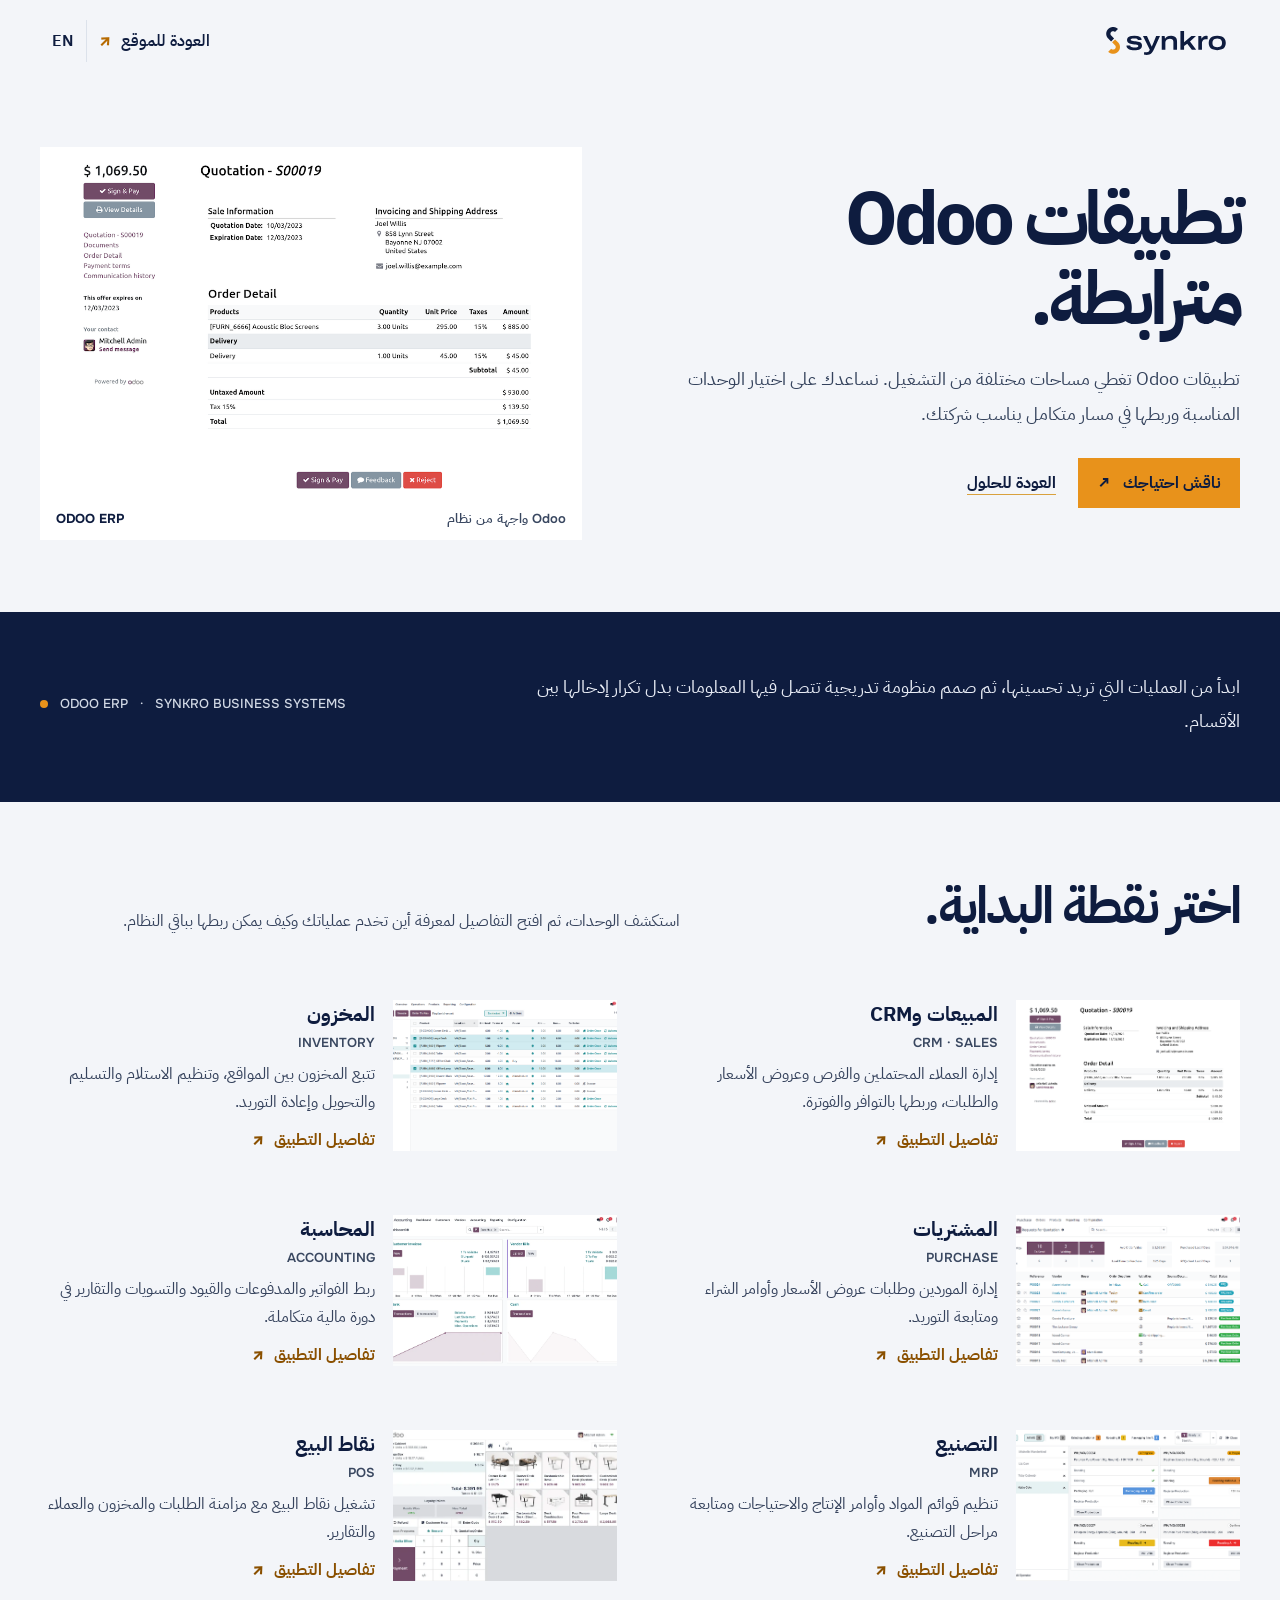
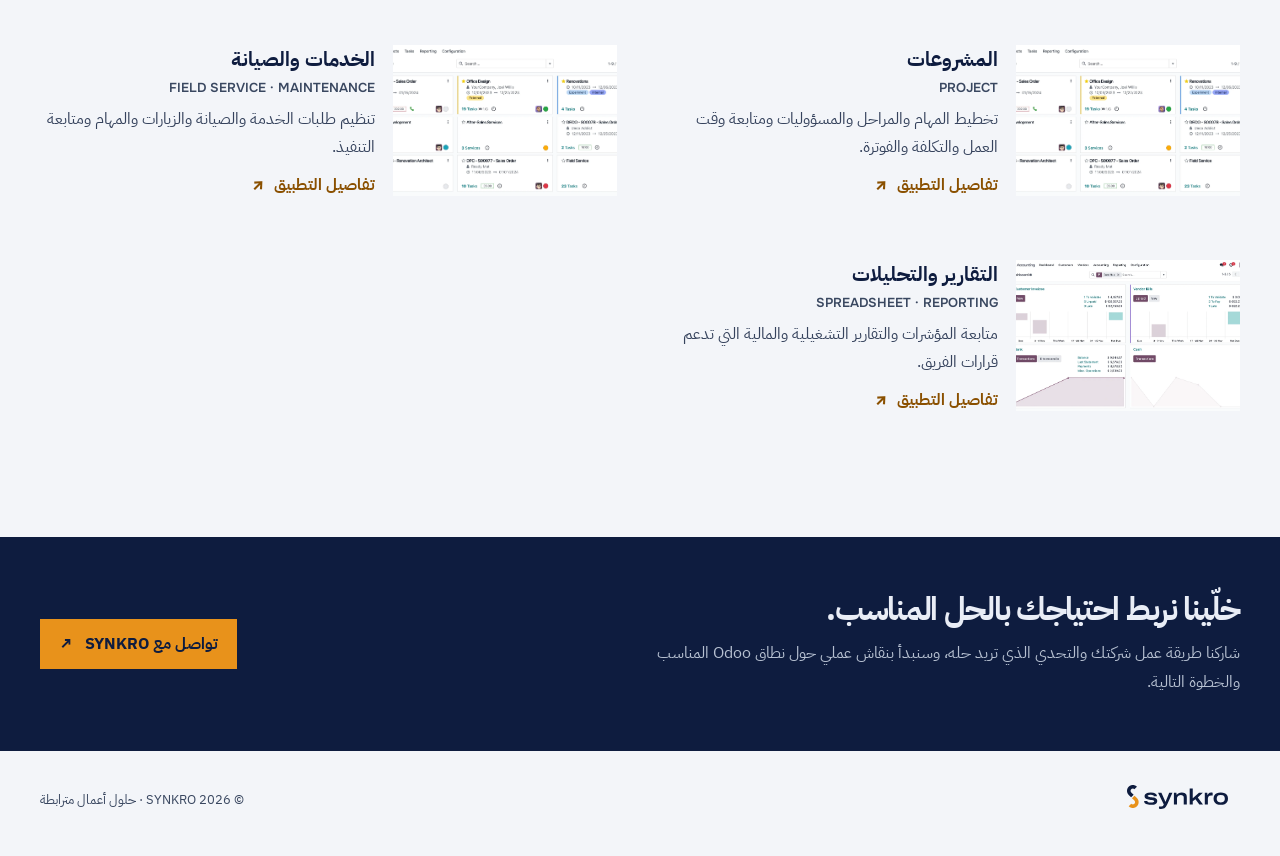
==== details.html @ ab73ffe0 "SYNKRO website v3 - initial deploy" ====
<!DOCTYPE html>
<html lang="ar" dir="rtl">
<head>
  <meta charset="UTF-8" />
  <meta name="viewport" content="width=device-width, initial-scale=1.0" />
  <meta name="theme-color" content="#F3F5F9" />
  <meta name="description" content="تفاصيل خدمات SYNKRO في تنفيذ Odoo ERP وتطبيقاته، من تحليل الإجراءات إلى التشغيل والدعم." />
  <link rel="icon" type="image/png" href="favicon-32.png" />
  <link rel="preconnect" href="https://fonts.googleapis.com" />
  <link rel="preconnect" href="https://fonts.gstatic.com" crossorigin />
  <link href="https://fonts.googleapis.com/css2?family=IBM+Plex+Sans+Arabic:wght@400;500;600;700&family=Onest:wght@400;500;600;700;800&display=swap" rel="stylesheet" />
  <title>خدمات وحلول Odoo | SYNKRO</title>
  <style>
    :root{--mist:#f3f5f9;--navy:#0e1c3f;--on-navy:#e9edf6;--saffron:#e8921b;--slate:#5b6478;--line:#dce2eb;--max:1200px;--ease:cubic-bezier(.2,.7,.2,1)}
    *{box-sizing:border-box}
    html{scroll-behavior:smooth}
    body{margin:0;background:var(--mist);color:var(--navy);font-family:"IBM Plex Sans Arabic","Onest",sans-serif;font-size:16px}
    a{color:inherit;text-decoration:none}
    button{font:inherit}
    .container{width:min(var(--max),calc(100% - 48px));margin-inline:auto}
    .site-header{height:82px;display:flex;align-items:center;justify-content:space-between;gap:20px}
    .brand{display:inline-flex;align-items:center}.brand img{width:148px;height:auto;display:block}
    .header-actions{display:flex;align-items:center;gap:12px}
    .back-link,.lang-button{border:0;background:transparent;color:var(--navy);font-size:16px;font-weight:600;cursor:pointer}
    .back-link{display:inline-flex;align-items:center;gap:9px}.back-link b{font:700 17px "Onest",sans-serif;color:#b66a00}
    .lang-button{padding:9px 12px;border-inline-start:1px solid var(--line)}
    .detail-hero{position:relative;isolation:isolate;overflow:hidden;padding:65px 0 0;background:var(--mist)}
    .hero-top{display:grid;grid-template-columns:minmax(0,1fr) minmax(360px,.9fr);align-items:center;gap:55px;padding-bottom:72px}
    h1{max-width:15ch;margin:0 0 22px;font-size:clamp(46px,5.8vw,78px);line-height:1.08;letter-spacing:-.055em;font-weight:800}
    .hero-lead{max-width:55ch;margin:0;color:#34425c;font-size:18px;line-height:1.95}
    .hero-actions{display:flex;align-items:center;gap:22px;flex-wrap:wrap;margin-top:27px}
    .button-primary{display:inline-flex;align-items:center;justify-content:center;gap:12px;min-height:50px;padding:0 19px;background:var(--saffron);color:var(--navy);font-size:16px;font-weight:700;transition:transform .25s var(--ease),background .25s}
    .button-primary:hover{transform:translateY(-3px);background:#f0a32c}
    .text-link{color:var(--navy);font-size:16px;font-weight:700;text-decoration:underline;text-decoration-color:#d9a13e;text-underline-offset:6px}
    .hero-media{position:relative;margin:0;min-width:0;background:#fff;overflow:hidden;transform:rotate(-1.2deg);transition:transform .5s var(--ease);animation:rise-in .8s .12s both var(--ease)}
    .hero-media:hover{transform:rotate(0) translateY(-5px)}
    .hero-media:before{content:"";position:absolute;inset:10px;border:1px solid #fff8;z-index:1;pointer-events:none}
    .hero-media img{display:block;width:100%;aspect-ratio:1.55;object-fit:cover;background:#e7ebf2;animation:preview-drift 11s ease-in-out infinite alternate}
    .media-caption{display:flex;align-items:center;justify-content:space-between;gap:12px;padding:12px 16px;background:#fff;color:#394760;font:600 13px "Onest","IBM Plex Sans Arabic",sans-serif;direction:ltr}
    .media-caption strong{color:var(--navy);font-size:13px;font-weight:700;letter-spacing:0}
    .hero-bottom{position:relative;display:grid;grid-template-columns:1fr auto;align-items:center;gap:32px;min-height:190px;padding:32px 0 38px;color:var(--on-navy)}
    .hero-bottom:before{content:"";position:absolute;z-index:0;top:0;bottom:0;left:calc((100vw - 100%)/-2);right:calc((100vw - 100%)/-2);background:var(--navy)}
    .hero-summary{position:relative;z-index:1;max-width:65ch;margin:0;font-size:18px;line-height:1.9}
    .hero-facts{position:relative;z-index:1;display:flex;align-items:center;gap:12px;color:#d2d9e5;font:500 13px "Onest","IBM Plex Sans Arabic",sans-serif;direction:ltr;white-space:nowrap}
    .fact-dot{width:8px;height:8px;background:var(--saffron);border-radius:50%}
    .content-section{padding:88px 0 100px}
    .section-heading{display:grid;grid-template-columns:.9fr 1.1fr;align-items:end;gap:36px;margin-bottom:38px}
    h2{margin:0;font-size:clamp(32px,4vw,52px);line-height:1.18;letter-spacing:-.04em}
    .section-heading p{max-width:58ch;margin:0;color:#36435d;font-size:16px;line-height:1.9}
    .detail-grid{display:grid;grid-template-columns:repeat(3,minmax(0,1fr));gap:14px}
    .detail-card{min-height:290px;padding:27px;background:#fff;display:flex;flex-direction:column;align-items:flex-start}
    .detail-card:before{content:"";display:block;width:34px;height:3px;margin-bottom:27px;background:var(--saffron)}
    .detail-card h3{margin:0 0 12px;font-size:20px;line-height:1.4}
    .detail-card p{margin:0 0 16px;color:#36435d;font-size:16px;line-height:1.85}
    .detail-card ul{display:grid;gap:10px;list-style:none;margin:auto 0 0;padding:0}
    .detail-card li{display:flex;align-items:flex-start;gap:10px;color:#26344e;font-size:16px;line-height:1.7}
    .detail-card li:before{content:"↗";flex:0 0 auto;color:#ad680a;font:700 14px "Onest",sans-serif}
    .apps-grid{display:grid;grid-template-columns:repeat(2,minmax(0,1fr));column-gap:46px;row-gap:12px;background:transparent}
    .app-card{min-height:180px;padding:20px 0;background:transparent;display:grid;grid-template-columns:minmax(130px,.8fr) minmax(0,1.2fr);align-items:center;gap:18px;transition:color .25s;animation:rise-in .65s both var(--ease)}
    .app-card:hover{color:#9b5d08}
    .app-preview{display:block;width:100%;aspect-ratio:1.48;object-fit:cover;object-position:top;background:#e7ebf2;transition:transform .45s var(--ease)}
    .app-card:hover .app-preview{transform:scale(1.025)}
    .app-copy{display:flex;flex-direction:column;align-items:flex-start;min-height:100%;padding-block:5px}
    .app-top{display:flex;flex-direction:column;align-items:flex-start;gap:5px;margin-bottom:9px}
    .app-card h3{margin:0;font-size:20px}.app-card small{color:#394760;font:600 13px "Onest","IBM Plex Sans Arabic",sans-serif;letter-spacing:0;direction:ltr}
    .app-card p{margin:0 0 12px;color:#36435d;font-size:16px;line-height:1.75}
    .app-more{display:inline-flex;gap:9px;align-items:center;margin-top:auto;color:#8a5000;font-size:16px;font-weight:700}
    .app-more b{font:700 17px "Onest",sans-serif;transition:transform .2s}.app-card:hover .app-more b{transform:translate(3px,-3px)}
    .related-section{margin-top:82px}.related-section .section-heading{margin-bottom:26px}.views-grid{display:grid;grid-template-columns:repeat(3,minmax(0,1fr));gap:16px}.view-card{margin:0;background:#fff;overflow:hidden;animation:rise-in .7s both var(--ease)}.view-card:nth-child(2){animation-delay:.1s}.view-card:nth-child(3){animation-delay:.2s}.view-card img{display:block;width:100%;aspect-ratio:1.55;object-fit:cover;object-position:top;transition:transform .6s var(--ease)}.view-card:hover img{transform:scale(1.035)}.view-card figcaption{padding:13px 15px;color:#26344e;font-size:15px;font-weight:600}
    .closing{background:var(--navy);color:var(--on-navy);padding:54px 0}
    .closing-inner{display:flex;align-items:center;justify-content:space-between;gap:32px}
    .closing h2{font-size:clamp(28px,2.5vw,34px);margin-bottom:10px}.closing p{max-width:60ch;margin:0;color:#b6c0d1;font-size:16px;line-height:1.8}
    .site-footer{padding:22px 0 30px;color:#394760;font-size:13px}
    .footer-inner{display:flex;justify-content:space-between;align-items:center;gap:20px}
    .footer-inner img{width:125px}
    .hero-copy{animation:rise-in .7s both var(--ease)}
    .detail-card{animation:rise-in .65s both var(--ease);transition:transform .35s var(--ease)}
    .detail-card:hover{transform:translateY(-4px)}
    .detail-card:nth-child(2),.app-card:nth-child(2){animation-delay:.08s}.detail-card:nth-child(3),.app-card:nth-child(3){animation-delay:.16s}.app-card:nth-child(4){animation-delay:.08s}.app-card:nth-child(5){animation-delay:.16s}.app-card:nth-child(6){animation-delay:.24s}
    @keyframes rise-in{from{opacity:0;transform:translateY(15px)}to{opacity:1;transform:translateY(0)}}
    @keyframes preview-drift{from{transform:scale(1)}to{transform:scale(1.035)}}
    body.is-app-index .detail-grid,body.is-app-index .related-section{display:none}
    body.is-app-index .content-section{padding-top:74px}
    @media(max-width:850px){.hero-top{grid-template-columns:1fr 1fr;gap:30px}.hero-lead{font-size:16px}.hero-bottom{grid-template-columns:1fr}.hero-facts{white-space:normal}.detail-card{padding:22px}.section-heading{grid-template-columns:1fr;gap:13px}.apps-grid{grid-template-columns:1fr;column-gap:0}.views-grid{grid-template-columns:1fr 1fr}.view-card:last-child{grid-column:1/-1}}
    @media(max-width:620px){.container{width:min(var(--max),calc(100% - 32px))}.site-header{height:72px}.brand img{width:122px}.back-link{font-size:13px}.header-actions{gap:6px}.lang-button{font-size:13px;padding:8px}.detail-hero{padding-top:38px}.hero-top{grid-template-columns:1fr;gap:29px;padding-bottom:46px}.hero-copy{order:0}.hero-media{order:1;width:92%;margin-inline:auto}.hero-top h1{font-size:clamp(42px,11vw,60px);max-width:13ch;margin-bottom:14px}.hero-lead{font-size:16px;line-height:1.85}.hero-actions{gap:17px;margin-top:19px}.hero-bottom{min-height:unset;padding:24px 16px 29px;gap:18px}.hero-summary{font-size:16px}.hero-facts{font-size:13px;flex-wrap:wrap}.content-section{padding:62px 0 70px}.section-heading{margin-bottom:25px}h2{font-size:34px}.detail-grid{grid-template-columns:1fr;gap:8px}.detail-card{min-height:unset;padding:23px}.detail-card:before{margin-bottom:17px}.detail-card ul{margin-top:8px}.apps-grid{grid-template-columns:1fr;row-gap:8px}.app-card{min-height:unset;padding:15px 0;grid-template-columns:minmax(95px,.7fr) minmax(0,1.3fr);gap:14px}.app-card h3{font-size:18px}.app-card p{font-size:16px}.app-preview{aspect-ratio:1.15}.related-section{margin-top:60px}.views-grid{grid-template-columns:1fr;gap:12px}.view-card:last-child{grid-column:auto}.view-card img{aspect-ratio:1.55}.closing{padding:39px 0}.closing-inner{align-items:flex-start;flex-direction:column;gap:22px}.footer-inner{flex-direction:column;align-items:flex-start}.footer-inner img{width:115px}}
    @media(prefers-reduced-motion:reduce){*,*:before,*:after{scroll-behavior:auto!important;transition-duration:.01ms!important;animation-duration:.01ms!important}}
  </style>
</head>
<body>
  <header class="container site-header">
    <a class="brand" href="index.html#home" aria-label="SYNKRO"><img src="synkro-logo-primary.svg" alt="SYNKRO Business Systems" /></a>
    <div class="header-actions">
      <a class="back-link" href="index.html#home"><span id="backLabel">العودة للموقع</span><b aria-hidden="true">↗</b></a>
      <button class="lang-button" id="langToggle" type="button" aria-label="Switch language">EN</button>
    </div>
  </header>
  <main>
    <section class="detail-hero">
      <div class="container">
        <div class="hero-top">
          <div class="hero-copy">
            <h1 id="pageTitle"></h1>
            <p class="hero-lead" id="pageLead"></p>
            <div class="hero-actions">
              <a class="button-primary" href="index.html#contact"><span id="contactLabel">ناقش احتياجك</span><b aria-hidden="true">↗</b></a>
              <a class="text-link" href="index.html#modules" id="backToSolutions">العودة للحلول</a>
            </div>
          </div>
          <figure class="hero-media">
            <img id="heroImage" src="odoo-views/sales.webp" alt="واجهة من تطبيقات Odoo" />
            <figcaption class="media-caption"><strong>ODOO ERP</strong><span id="mediaCaption">واجهة من نظام Odoo</span></figcaption>
          </figure>
        </div>
        <div class="hero-bottom">
          <p class="hero-summary" id="heroSummary"></p>
          <div class="hero-facts"><span class="fact-dot"></span><span>ODOO ERP</span><span>·</span><span>SYNKRO BUSINESS SYSTEMS</span></div>
        </div>
      </div>
    </section>
    <section class="container content-section">
      <div class="section-heading">
        <div><h2 id="sectionTitle"></h2></div>
        <p id="sectionIntro"></p>
      </div>
      <div class="detail-grid" id="detailGrid"></div>
      <div class="related-section" id="relatedSection">
        <div class="section-heading"><div><h2 id="relatedTitle"></h2></div><p id="relatedCopy"></p></div>
        <div class="views-grid" id="relatedViews"></div>
      </div>
      <div class="apps-grid" id="appsGrid"></div>
    </section>
    <section class="closing">
      <div class="container closing-inner">
        <div><h2 id="closingTitle"></h2><p id="closingCopy"></p></div>
        <a class="button-primary" href="index.html#contact"><span id="closingCta">تواصل مع SYNKRO</span><b aria-hidden="true">↗</b></a>
      </div>
    </section>
  </main>
  <footer class="container site-footer"><div class="footer-inner"><a href="index.html#home"><img src="synkro-logo-primary.svg" alt="SYNKRO" /></a><span>© 2026 SYNKRO · <span id="footerLine">حلول أعمال مترابطة</span></span></div></footer>
  <script>
    const serviceData = {
      implementation:{
        title:{ar:"تنفيذ Odoo يبدأ من طريقة عملك",en:"Odoo implementation built around your business"},
        eyebrow:{ar:"خدمات SYNKRO / تنفيذ ERP",en:"SYNKRO SERVICES / ERP IMPLEMENTATION"},
        lead:{ar:"نرتّب رحلة التحول إلى Odoo خطوة بخطوة: نفهم إجراءاتك الحالية، ونصمم تدفقًا واضحًا، ثم نهيئ النظام وندرب الفريق قبل الإطلاق.",en:"A structured Odoo journey: understand current operations, design clear workflows, configure the system, and prepare your team for go-live."},
        summary:{ar:"الهدف ليس تشغيل برنامج جديد فحسب؛ بل ربط فرقك وبياناتك في طريقة عمل مفهومة، مع خطة انتقال تقلّل الارتباك وتحافظ على استمرارية التشغيل.",en:"The goal is more than switching on new software. We connect teams and data through clear workflows, with a transition plan designed to protect day-to-day operations."},
        image:"odoo-views/sales.webp",alt:{ar:"واجهة عروض الأسعار في Odoo Sales",en:"Odoo Sales quotation screen"},
        intro:{ar:"من أول ورشة عمل إلى يوم الإطلاق وما بعده، لكل مرحلة مخرجات واضحة ومسؤوليات متفق عليها.",en:"From the first workshop through launch and beyond, every phase has clear deliverables and agreed ownership."},gallery:["inventory","accounting","purchase"],
        panels:[
          {title:{ar:"اكتشاف وتحليل",en:"Discover & map"},body:{ar:"نبدأ برسم صورة دقيقة لكيفية انتقال الطلب والمعلومة بين الأشخاص والأقسام.",en:"We map how orders and information move across people, teams, and systems."},items:[{ar:"مقابلات مع أصحاب العمليات والمستخدمين",en:"Workshops with process owners and users"},{ar:"توثيق نقاط التعطّل والاحتياجات",en:"Document bottlenecks and requirements"},{ar:"تحديد النطاق والأولويات ومؤشرات النجاح",en:"Agree scope, priorities, and success measures"}]},
          {title:{ar:"تهيئة وترحيل",en:"Configure & migrate"},body:{ar:"نعدّ التطبيقات والصلاحيات والبيانات لتخدم الإجراءات المتفق عليها بدل فرض خطوات غير مناسبة.",en:"We configure apps, access, and data around agreed workflows instead of forcing unsuitable steps."},items:[{ar:"تهيئة التطبيقات والبيانات الأساسية",en:"Configure apps and core master data"},{ar:"ترحيل منظم مع مراجعة جودة البيانات",en:"Structured migration with data-quality checks"},{ar:"اختبارات سيناريوهات العمل قبل الإطلاق",en:"Test real operating scenarios before launch"}]},
          {title:{ar:"إطلاق وتمكين الفريق",en:"Launch & enable"},body:{ar:"نجهز المستخدمين ونرافق الانتقال إلى التشغيل، مع مسار واضح لمعالجة الملاحظات والتحسينات.",en:"We prepare users and support the move to live operations, with a clear path for issues and improvements."},items:[{ar:"تدريب عملي حسب أدوار المستخدمين",en:"Role-based, hands-on user training"},{ar:"خطة إطلاق ومتابعة للاستقرار",en:"Go-live and stabilization plan"},{ar:"تسليم التوثيق وخطوات الدعم",en:"Documentation and support handover"}]}
        ]
      },
      customization:{
        title:{ar:"تطوير يضيف قيمة، لا تعقيدًا",en:"Custom development that adds value, not clutter"},
        eyebrow:{ar:"خدمات SYNKRO / التخصيص والتطوير",en:"SYNKRO SERVICES / CUSTOMIZATION"},
        lead:{ar:"عندما لا تغطي الإعدادات القياسية احتياجًا حقيقيًا، نصمم امتدادات Odoo وتقارير وسير عمل مخصصة, مع إبقاء الحل مفهومًا وقابلًا للصيانة.",en:"When standard configuration cannot meet a genuine need, we build focused Odoo extensions, reports, and workflows that remain understandable and maintainable."},
        summary:{ar:"نراجع الإعدادات القياسية أولًا، ثم نحدد أصغر إضافة تحقق المطلوب. هذا يقلل التعقيد غير الضروري ويحافظ على قابلية تحديث النظام.",en:"We assess standard configuration first, then define the smallest extension that solves the need, limiting unnecessary complexity and preserving upgradeability."},
        image:"odoo-views/project.webp",alt:{ar:"واجهة إدارة مشروع في Odoo",en:"Odoo Project management screen"},
        intro:{ar:"التطوير الجيد يبدأ بسؤال: ما المشكلة العملية؟ ثم يتبعها تصميم واختبار وتوثيق واضح.",en:"Good development starts with the operational problem, followed by thoughtful design, testing, and clear documentation."},gallery:["sales","manufacturing","purchase"],
        panels:[
          {title:{ar:"تحديد الحاجة",en:"Define the need"},body:{ar:"نحوّل الطلب إلى حالة استخدام واضحة ونفرق بين الضروري والتحسين الاختياري.",en:"We turn a request into a clear use case and separate essentials from optional enhancements."},items:[{ar:"مراجعة إعدادات Odoo المتاحة",en:"Review built-in Odoo capabilities"},{ar:"اتفاق على السلوك المتوقع ومعايير القبول",en:"Agree expected behavior and acceptance criteria"},{ar:"تقييم أثر التخصيص على الصيانة",en:"Assess the maintenance impact"}]},
          {title:{ar:"بناء متوافق",en:"Build with care"},body:{ar:"نطور ما يلزم ضمن حدود واضحة، ونتجنب نسخ وظائف موجودة أو تعديل النواة بلا داعٍ.",en:"We build only what is needed, avoiding duplicated functionality and unnecessary core changes."},items:[{ar:"شاشات وحقول وسير عمل محسوبة",en:"Purposeful views, fields, and workflows"},{ar:"صلاحيات وتقارير تناسب المستخدم",en:"Role-aware access and useful reporting"},{ar:"تكاملات موثقة مع الأنظمة ذات الصلة",en:"Documented integrations with related systems"}]},
          {title:{ar:"اختبار وتسليم",en:"Test & hand over"},body:{ar:"تُراجع الإضافة ضمن سياق العمليات الفعلية ثم تُسلّم مع شرح طريقة استخدامها.",en:"The extension is reviewed in real workflow context and delivered with guidance for its users."},items:[{ar:"اختبارات وظيفية وسيناريوهات قبول",en:"Functional and acceptance-scenario testing"},{ar:"مراجعة الصلاحيات وتجربة المستخدم",en:"Access-control and usability review"},{ar:"توثيق فني وملاحظات التحديث",en:"Technical notes and upgrade considerations"}]}
        ]
      },
      finance:{
        title:{ar:"صورة مالية أوضح داخل Odoo",en:"Clearer financial operations in Odoo"},
        eyebrow:{ar:"خدمات SYNKRO / المحاسبة والمالية",en:"SYNKRO SERVICES / ACCOUNTING & FINANCE"},
        lead:{ar:"نهيئ دورة مالية مترابطة تشمل الحسابات والفواتير والمدفوعات والتسويات والتقارير، بما يتوافق مع سياسات شركتك ومتطلبات تشغيلها.",en:"We configure a connected finance workflow across accounts, invoices, payments, reconciliation, and reporting to fit your operating policies."},
        summary:{ar:"من المستند اليومي إلى التقارير، ترتبط المعاملات بسياقها التشغيلي لتقليل إعادة الإدخال وتسهيل المراجعة واتخاذ القرار.",en:"From daily documents to reports, transactions stay connected to their operational context, reducing re-entry and supporting review and decisions."},
        image:"odoo-views/accounting.webp",alt:{ar:"لوحة تطبيق Odoo Accounting",en:"Odoo Accounting dashboard"},
        intro:{ar:"نضبط أساسًا يمكن الاعتماد عليه: إعدادات واضحة، تسلسل مفهوم للمراجعة، وتقارير تعكس احتياج الإدارة.",en:"We build a dependable foundation: clear setup, understandable review paths, and reporting shaped around management needs."},gallery:["sales","purchase","inventory"],
        panels:[
          {title:{ar:"أساس مالي مضبوط",en:"A sound finance foundation"},body:{ar:"تبدأ الرؤية المالية من بنية الحسابات والبيانات المرجعية المناسبة.",en:"Reliable financial visibility starts with the right account structure and master data."},items:[{ar:"دليل الحسابات والدفاتر",en:"Chart of accounts and journals"},{ar:"الضرائب والعملات حسب النطاق المعتمد",en:"Taxes and currencies within the agreed scope"},{ar:"صلاحيات ومسارات اعتماد مناسبة",en:"Appropriate access and approval paths"}]},
          {title:{ar:"دورة معاملات مترابطة",en:"Connected transactions"},body:{ar:"تتصل الفواتير والمدفوعات بالتدفقات التي أنشأتها بدل أن تصبح جزرًا منفصلة.",en:"Invoices and payments connect to the workflows that created them instead of becoming isolated records."},items:[{ar:"فواتير العملاء والموردين",en:"Customer and vendor billing"},{ar:"المدفوعات والتسوية البنكية",en:"Payments and bank reconciliation"},{ar:"متابعة المستحقات وإقفال الفترات",en:"Receivables, payables, and period close"}]},
          {title:{ar:"تقارير تدعم القرار",en:"Reporting for decisions"},body:{ar:"نختار مؤشرات قابلة للاستخدام ونربطها بتعريفات متفق عليها داخل المؤسسة.",en:"We select usable measures and align their definitions across the organization."},items:[{ar:"تقارير مالية وتشغيلية واضحة",en:"Clear financial and operational reports"},{ar:"متابعة التدفق النقدي والاستحقاقات",en:"Cash-flow and due-item visibility"},{ar:"مراجعة الأرقام ومسؤولية مصدرها",en:"Traceable figures and data ownership"}]}
        ]
      },
      inventory:{
        title:{ar:"مخزون يمكن تتبعه والتحكم فيه",en:"Inventory you can trace and control"},
        eyebrow:{ar:"خدمات SYNKRO / المخزون والإمداد",en:"SYNKRO SERVICES / INVENTORY & SUPPLY"},
        lead:{ar:"نصمم حركة المخزون من الاستلام إلى التسليم، ونربط المستودعات والمشتريات والمبيعات والتصنيع في صورة تشغيلية واحدة.",en:"We design stock movement from receipt to delivery, connecting warehouses, purchasing, sales, and manufacturing in one operational picture."},
        summary:{ar:"رؤية أدق للأرصدة والحركات تساعد الفريق على معرفة ما هو متاح، وأين يوجد، وما الذي يحتاج إلى إعادة توريد.",en:"Clearer visibility into quantities and movements helps teams know what is available, where it is, and what needs replenishment."},
        image:"odoo-views/inventory.webp",alt:{ar:"واجهة حركة المخزون في Odoo",en:"Odoo Inventory operations screen"},
        intro:{ar:"تُبنى إعدادات المستودع على واقع الأصناف والفروع ومسارات التوريد، لا على هيكل افتراضي واحد للجميع.",en:"Warehouse configuration follows the realities of your products, locations, and supply paths, not a one-size-fits-all template."},gallery:["purchase","manufacturing","sales"],
        panels:[
          {title:{ar:"هيكل المواقع",en:"Locations & structure"},body:{ar:"نرتب المستودعات والمواقع وقواعد الحركة بما يعكس طريقة التخزين والتجهيز الفعلية.",en:"We organize warehouses, locations, and movement rules to reflect actual storage and fulfillment."},items:[{ar:"مستودعات وفروع ومواقع داخلية",en:"Warehouses, branches, and internal locations"},{ar:"مسارات استلام وتسليم وتحويل",en:"Receipt, delivery, and transfer routes"},{ar:"قواعد إعادة التوريد المناسبة",en:"Replenishment rules that fit demand"}]},
          {title:{ar:"تتبع وحركة دقيقة",en:"Traceability & movement"},body:{ar:"يُسجل النظام تفاصيل الحركة اللازمة للمراجعة والاستدعاء ومعرفة مصدر الصنف.",en:"The system records the movement detail needed for review, traceability, and product origin."},items:[{ar:"أرقام تسلسلية ودفعات عند الحاجة",en:"Serial and lot tracking where needed"},{ar:"استلامات وتجهيزات وجرد دوري",en:"Receipts, picking, and cycle counts"},{ar:"قواعد تقييم وتكلفة متفق عليها",en:"Agreed valuation and costing rules"}]},
          {title:{ar:"ربط مع باقي التشغيل",en:"Connected operations"},body:{ar:"ترتبط حركة المخزون بطلبات الشراء والبيع وأوامر الإنتاج والتقارير.",en:"Stock movement connects to purchase and sales orders, manufacturing, and reporting."},items:[{ar:"توافر محدث لفريق المبيعات",en:"Current availability for sales teams"},{ar:"احتياجات شراء أكثر وضوحًا",en:"Clearer purchasing requirements"},{ar:"تحليل حركة ومعدل دوران الأصناف",en:"Movement and product-turnover analysis"}]}
        ]
      },
      analytics:{
        title:{ar:"حوّل بيانات Odoo إلى قرارات",en:"Turn Odoo data into decisions"},
        eyebrow:{ar:"خدمات SYNKRO / التقارير والتحليلات",en:"SYNKRO SERVICES / REPORTING & ANALYTICS"},
        lead:{ar:"نرتب مؤشرات وتقارير مرتبطة بأسئلة الإدارة الفعلية، من أداء المبيعات والمخزون إلى الربحية وسير العمليات.",en:"We shape reports and measures around the questions leaders actually ask, from sales and stock performance to profitability and operations."},
        summary:{ar:"التقرير المفيد لا يكتفي بعرض الأرقام؛ بل يوضح تعريف المؤشر ومصدره وتوقيته حتى يستطيع الفريق التحرك بناءً عليه.",en:"Useful reporting does more than show numbers: it clarifies a measure's definition, source, and timing so teams can act on it."},
        image:"odoo-views/accounting.webp",alt:{ar:"مثال لواجهة تقارير Odoo",en:"Example Odoo reporting screen"},
        intro:{ar:"نبدأ من القرار المطلوب، ثم نرجع إلى البيانات والتعريفات اللازمة لإظهاره بثقة.",en:"We begin with the decision to support, then work back to the data and definitions required to show it with confidence."},gallery:["sales","inventory","purchase"],
        panels:[
          {title:{ar:"أسئلة ومؤشرات",en:"Questions & measures"},body:{ar:"نحدد ما الذي يحتاج المسؤول إلى معرفته، وكيف يُقاس، ومن يملك بياناته.",en:"We define what decision-makers need to know, how it is measured, and who owns the data."},items:[{ar:"جلسات تحديد احتياج التقارير",en:"Reporting discovery sessions"},{ar:"تعريف موحد للمؤشرات الأساسية",en:"Consistent definitions for core measures"},{ar:"ربط المؤشرات بأهداف تشغيلية",en:"Connect measures to operating goals"}]},
          {title:{ar:"إعداد وبناء التقارير",en:"Build useful reporting"},body:{ar:"نستخدم أدوات Odoo المناسبة أو نربط أدوات التحليل الإضافية عند وجود حاجة محددة.",en:"We use the right Odoo reporting tools or connect additional analytics where there is a clear need."},items:[{ar:"قوائم وتقارير ولوحات مؤشرات",en:"Lists, reports, and dashboards"},{ar:"تجميع ومقارنة حسب الفرع أو الفترة",en:"Compare by branch, period, or category"},{ar:"تصدير وربط تحليلي عند الحاجة",en:"Exports or analytics integrations where useful"}]},
          {title:{ar:"مراجعة واعتماد",en:"Review & adoption"},body:{ar:"نختبر وضوح النتائج ودقة المصدر ونساعد الفرق على إدخال التقارير في روتين العمل.",en:"We validate clarity and source accuracy, then help teams bring reports into their working rhythm."},items:[{ar:"مراجعة عينات وسيناريوهات عمل",en:"Review samples and business scenarios"},{ar:"تحديد مالك ومواعيد تحديث البيانات",en:"Define owners and refresh cadence"},{ar:"إرشادات قراءة واستخدام المؤشرات",en:"Guidance for reading and using measures"}]}
        ]
      },
      support:{
        title:{ar:"دعم مستمر مع نمو أعمالك",en:"Ongoing support as your business grows"},
        eyebrow:{ar:"خدمات SYNKRO / الدعم والتحسين",en:"SYNKRO SERVICES / SUPPORT & IMPROVEMENT"},
        lead:{ar:"بعد الإطلاق، نساعد فريقك على معالجة التحديات اليومية، وتحسين الاستخدام، ومراجعة النظام مع تطور المنتجات والعمليات.",en:"After launch, we help your team resolve day-to-day issues, improve adoption, and revisit the system as products and operations evolve."},
        summary:{ar:"الدعم الجيد يحافظ على استقرار التشغيل، وينظم الأولويات، ويحوّل الملاحظات المتكررة إلى تحسينات عملية قابلة للمتابعة.",en:"Good support protects operational continuity, organizes priorities, and turns recurring feedback into practical improvements."},
        image:"odoo-views/project.webp",alt:{ar:"واجهة إدارة مهام في Odoo",en:"Odoo task management screen"},
        intro:{ar:"مسار الدعم يوازن بين سرعة الاستجابة، وضوح الحل، وتوثيق ما تغير ليستفيد منه الفريق لاحقًا.",en:"A support path balances timely response, understandable resolutions, and documentation the team can reuse."},gallery:["pos","sales","inventory"],
        panels:[
          {title:{ar:"استقبال وترتيب الطلبات",en:"Triage & prioritize"},body:{ar:"نحدد أثر المشكلة ونطاقها ونرتبها مع فريقك بحسب الأولوية التشغيلية.",en:"We identify impact and scope, then prioritize requests with your team based on operational need."},items:[{ar:"تجميع البلاغات والطلبات",en:"Centralize issues and requests"},{ar:"تحديد الأولوية والمسؤول",en:"Agree priority and ownership"},{ar:"متابعة الحالة والخطوات التالية",en:"Track status and next steps"}]},
          {title:{ar:"حل وتمكين المستخدمين",en:"Resolve & enable users"},body:{ar:"نعالج السبب قدر الإمكان، ونشرح الإجراء للمستخدمين لتقليل تكرار المشكلة.",en:"We address root causes where possible and guide users to reduce repeat issues."},items:[{ar:"تحليل إعدادات وسير العمل",en:"Review configuration and workflows"},{ar:"إرشاد وتدريب موجّه",en:"Targeted user guidance and training"},{ar:"مراجعة الأداء والصلاحيات",en:"Performance and access review"}]},
          {title:{ar:"تحسين مع الوقت",en:"Improve over time"},body:{ar:"نراجع التغييرات المطلوبة ونخطط لها بوضوح للحفاظ على النظام قابلًا للتوسع.",en:"We review requested changes and plan them deliberately to keep the system scalable."},items:[{ar:"قائمة تحسينات مرتبة حسب القيمة",en:"Improvement backlog prioritized by value"},{ar:"توثيق التغييرات والقرارات",en:"Documented changes and decisions"},{ar:"مراجعات دورية لاحتياجات التشغيل",en:"Periodic reviews of operating needs"}]}
        ]
      }
    };

    const industryData = {
      retail:{
        title:{ar:"تجزئة مترابطة من الكاشير إلى الإدارة",en:"Connected retail, from checkout to management"},
        eyebrow:{ar:"قطاعات SYNKRO / التجزئة",en:"SYNKRO INDUSTRIES / RETAIL"},
        lead:{ar:"نربط نقاط البيع والفروع والمخزون والمشتريات والمحاسبة في دورة يومية واحدة، مع إعداد يناسب طريقة البيع وتنوع الأصناف لديك.",en:"Connect point of sale, stores, inventory, purchasing, and accounting in one daily workflow, configured around how you sell and manage products."},
        summary:{ar:"تبدأ الصورة من عملية البيع، وتمتد إلى حركة المخزون والتوريد والتقارير؛ ليجد كل فريق المعلومة التي يحتاجها دون تكرار غير ضروري.",en:"A clearer picture starts at checkout and follows stock, replenishment, and reporting, so each team can find the information it needs without unnecessary re-entry."},
        image:"odoo-views/pos.webp",alt:{ar:"واجهة نقاط البيع في Odoo",en:"Odoo Point of Sale interface"},gallery:["pos","inventory","accounting"],
        sectionTitle:{ar:"رحلة البيع، متصلة من أولها لآخرها.",en:"One connected journey from sale to settlement."},
        intro:{ar:"نحدد الفروع والأدوار والأصناف ومسارات الإقفال أولًا، ثم نختبر سيناريوهات البيع الفعلية قبل التشغيل.",en:"We first map stores, roles, products, and settlement flows, then test real sales scenarios before go-live."},
        panels:[
          {title:{ar:"نقطة بيع سهلة للفريق",en:"A point of sale your team can use"},body:{ar:"تهيئة جلسات البيع والمنتجات وطرق الدفع لتلائم التشغيل اليومي، مع اختبار سيناريوهات الذروة والإرجاع.",en:"Configure sales sessions, products, and payment methods around daily operations, and test peak-time and return scenarios."},items:[{ar:"جلسات البيع والإقفال النقدي",en:"Sales sessions and cash closing"},{ar:"المنتجات والأسعار والضرائب",en:"Products, prices, and taxes"},{ar:"تجربة البيع والإرجاع قبل الإطلاق",en:"Test checkout and returns before launch"}]},
          {title:{ar:"فروع ومخزون أوضح",en:"Clearer stores and stock"},body:{ar:"ربط المبيعات بحركة المخزون والمشتريات وفق بنية المواقع وسياسات إعادة التوريد المتفق عليها.",en:"Connect sales to stock and purchasing using agreed location structures and replenishment policies."},items:[{ar:"رؤية حركة الأصناف حسب الفرع",en:"Product movement by store"},{ar:"استلام وتحويل وجرد المخزون",en:"Receipts, transfers, and stock counts"},{ar:"متابعة احتياجات التوريد",en:"Replenishment visibility"}]},
          {title:{ar:"إقفال وتقارير عملية",en:"Practical closing and reporting"},body:{ar:"تجميع بيانات البيع والمدفوعات في مسار قابل للمراجعة، مع مؤشرات تناسب احتياج الإدارة.",en:"Bring sales and payment data into a reviewable workflow, with measures shaped around management needs."},items:[{ar:"ملخص المبيعات حسب الفرع والفترة",en:"Sales summaries by store and period"},{ar:"مطابقة وسائل الدفع والتسويات",en:"Payment-method and settlement review"},{ar:"ربط الفواتير والقيود بحسب الإعداد",en:"Invoice and journal integration, as configured"}]}
        ]
      },
      construction:{
        title:{ar:"إدارة المقاولات من الموقع إلى التكلفة",en:"Construction management, from site to cost"},
        eyebrow:{ar:"قطاعات SYNKRO / الإنشاءات والمقاولات",en:"SYNKRO INDUSTRIES / CONSTRUCTION"},
        lead:{ar:"نربط متابعة المشاريع والمشتريات والمخزون والمصروفات والفوترة، حتى تكون حركة الموقع أوضح للإدارة والفرق المالية والتشغيلية.",en:"Connect project tracking, purchasing, inventory, expenses, and billing to give management, finance, and operations a clearer view of each site."},
        summary:{ar:"يُبنى نطاق Odoo على هيكل المشاريع ومراكز التكلفة وطريقة اعتماد المصروفات؛ أما الموازنات أو المستخلصات المتخصصة فتُحدد حسب إصدار النظام واحتياج المشروع.",en:"Odoo scope follows your project structure, cost centres, and expense approvals. Specialized budgets or progress claims are assessed against your edition and project needs."},
        image:"odoo-views/project.webp",alt:{ar:"واجهة إدارة المشاريع في Odoo",en:"Odoo Project management interface"},gallery:["project","purchase","inventory"],
        sectionTitle:{ar:"من خطة المشروع إلى متابعة تكلفته.",en:"From project plan to cost visibility."},
        intro:{ar:"نراجع دورة المشروع والموقع والمورد والمستند المالي، ونفصل الوظائف القياسية عن أي متطلبات تحتاج إضافة مخصصة.",en:"We map project, site, vendor, and finance workflows, distinguishing standard capabilities from requirements that may need an extension."},
        panels:[
          {title:{ar:"مشاريع ومراحل واضحة",en:"Clear projects and milestones"},body:{ar:"تنظيم المشاريع والمهام والمسؤوليات ومتابعة التقدم على مستوى يناسب فرق المكتب والموقع.",en:"Organize projects, tasks, ownership, and progress at a level that works for both office and site teams."},items:[{ar:"هيكل للمشاريع والمراحل والمهام",en:"Project, milestone, and task structure"},{ar:"مسؤوليات ومواعيد ومتابعة التنفيذ",en:"Ownership, dates, and delivery tracking"},{ar:"مؤشرات للوقت والتكلفة حسب النطاق",en:"Time and cost measures within scope"}]},
          {title:{ar:"مشتريات ومخزون المواقع",en:"Site purchasing and inventory"},body:{ar:"ربط طلبات المواد بالموردين والمشتريات والاستلام والتحويل بين المواقع والمستودعات.",en:"Connect material requests to vendors, purchasing, receipts, and transfers between sites and warehouses."},items:[{ar:"طلبات شراء ومتابعة التوريد",en:"Purchase requests and supply follow-up"},{ar:"استلام وتحويل مواد بين المواقع",en:"Receive and transfer materials across sites"},{ar:"فواتير موردين ومرفقات قابلة للمراجعة",en:"Reviewable vendor bills and supporting documents"}]},
          {title:{ar:"تكلفة ومحاسبة مترابطتان",en:"Connected costs and accounting"},body:{ar:"استخدام التحليلات ومراكز التكلفة ومسارات الاعتماد لتقريب المصروف الفعلي من المشروع؛ وتُراجع الموازنات والمستخلصات المتخصصة ضمن تحليل الفجوات.",en:"Use analytics, cost centres, and approvals to associate actual spend with projects. Specialized budgets and progress claims are scoped through a fit-gap review."},items:[{ar:"تجميع المصروفات وفق هيكل المشروع",en:"Group expenses around the project structure"},{ar:"متابعة الفواتير والمدفوعات",en:"Track bills and payments"},{ar:"تقييم المتطلبات التي تحتاج امتدادًا",en:"Assess requirements that need an extension"}]}
        ]
      },
      manufacturing:{
        title:{ar:"تصنيع متصل من المواد إلى المنتج",en:"Connected manufacturing, from materials to finished goods"},
        eyebrow:{ar:"قطاعات SYNKRO / التصنيع",en:"SYNKRO INDUSTRIES / MANUFACTURING"},
        lead:{ar:"ننسّق قوائم المواد والتخطيط وأوامر الإنتاج والمخزون والجودة والتكلفة ضمن تدفق يناسب أسلوب التصنيع الفعلي لديك.",en:"Coordinate bills of materials, planning, production orders, inventory, quality, and cost in a workflow shaped around how you manufacture."},
        summary:{ar:"تتصل احتياجات المواد بأوامر التصنيع وحركة المخزون، وتُحدد نقاط الفحص والتكلفة ومؤشرات الأداء بالتعاون مع فريق المصنع.",en:"Material needs connect to production orders and stock movements. Quality checks, costing, and operating measures are defined with your plant team."},
        image:"odoo-views/manufacturing.webp",alt:{ar:"واجهة التصنيع في Odoo",en:"Odoo Manufacturing interface"},gallery:["manufacturing","inventory","purchase"],
        sectionTitle:{ar:"تدفّق إنتاج يمكن تتبّعه.",en:"A production flow you can trace."},
        intro:{ar:"نبدأ برسم رحلة المادة والمنتج والبيانات المطلوبة، ثم نختبر أوامر العمل والسيناريوهات قبل الاعتماد.",en:"We map materials, finished goods, and required data, then validate work orders and scenarios before adoption."},
        panels:[
          {title:{ar:"تخطيط المواد والإنتاج",en:"Materials and production planning"},body:{ar:"تهيئة قوائم المواد وأوامر التصنيع وسياسات إعادة التوريد بما يراعي مراحل المنتج والطلب.",en:"Configure bills of materials, manufacturing orders, and replenishment around product stages and demand."},items:[{ar:"قوائم مواد وبدائل حسب الحاجة",en:"Bills of materials and alternatives, where needed"},{ar:"أوامر إنتاج ومتابعة المراحل",en:"Production orders and stage tracking"},{ar:"احتياجات مكونات ومواعيد التوريد",en:"Component needs and supply timing"}]},
          {title:{ar:"مخزون وتتبع الجودة",en:"Inventory and quality traceability"},body:{ar:"ربط استلام المواد واستهلاكها والإنتاج النهائي بالمواقع والدفعات والفحوص المناسبة لنشاطك.",en:"Connect material receipts, consumption, and finished goods to locations, lots, and checks that suit your operation."},items:[{ar:"حركة مواد بين المخازن والإنتاج",en:"Material movement between stock and production"},{ar:"تتبع الدفعات والأرقام التسلسلية",en:"Lot and serial tracking"},{ar:"نقاط فحص جودة وفق الإجراء",en:"Quality checks aligned to your process"}]},
          {title:{ar:"تكلفة وتحسين مستمر",en:"Cost and continuous improvement"},body:{ar:"تجميع بيانات التشغيل والتكلفة ومراجعتها مع الفريق، مع استخدام تطبيقات الجودة أو الصيانة بحسب النطاق.",en:"Gather operating and cost data for review with your team, using quality or maintenance apps where in scope."},items:[{ar:"مراجعة تكلفة المنتج ومدخلاتها",en:"Review product cost and its inputs"},{ar:"مؤشرات الإنتاج والفاقد والتوقف",en:"Production, scrap, and downtime measures"},{ar:"ربط الصيانة عند الحاجة",en:"Connect maintenance where useful"}]}
        ]
      },
      "real-estate":{
        title:{ar:"عمليات عقارية أوضح وإدارة أملاك مترابطة",en:"Clearer real-estate operations and connected property management"},
        eyebrow:{ar:"قطاعات SYNKRO / العقارات",en:"SYNKRO INDUSTRIES / REAL ESTATE"},
        lead:{ar:"نصمم مسارًا يربط العملاء والفرص والوحدات والعقود والتحصيل والصيانة، وفق نموذج الوساطة أو التأجير أو إدارة الأملاك لديك.",en:"Design a workflow connecting leads, opportunities, units, agreements, collections, and maintenance around your brokerage, leasing, or property-management model."},
        summary:{ar:"تُحدد التطبيقات المناسبة وفق إصدار Odoo والترخيص. وقد يحتاج سجل العقار أو دورة العقد المتخصصة إلى تطبيق إضافي أو امتداد مخصص بعد مراجعة المتطلبات.",en:"The right apps depend on your Odoo edition and licensing. A dedicated property record or specialized contract lifecycle may require an additional app or a scoped extension."},
        image:"odoo-views/project.webp",alt:{ar:"واجهة المشاريع في Odoo لإدارة عمليات العقارات",en:"Odoo Project interface for real-estate operations"},gallery:["sales","project","accounting"],
        sectionTitle:{ar:"من اهتمام العميل إلى خدمة مستمرة.",en:"From first enquiry to ongoing service."},
        intro:{ar:"نحدد نوع الأصل والعقد والدفعات والصيانة والتقارير المطلوبة، ثم نتحقق من تغطية Odoo القياسية قبل اقتراح أي تطوير.",en:"We define property, agreement, payment, maintenance, and reporting needs, then validate standard Odoo coverage before proposing custom work."},
        panels:[
          {title:{ar:"عملاء وفرص منظمة",en:"Organized leads and opportunities"},body:{ar:"متابعة الاستفسارات والعروض والعملاء ومراحل التفاوض، مع تقسيم واضح للفرق ومصادر العملاء.",en:"Track enquiries, offers, customers, and negotiation stages with clear team and lead-source ownership."},items:[{ar:"مسار CRM حسب نوع النشاط",en:"CRM pipeline by business line"},{ar:"متابعة العملاء والمهام والمواعيد",en:"Customer, task, and meeting follow-up"},{ar:"تقارير الفرص ومصادرها",en:"Opportunity and source reporting"}]},
          {title:{ar:"وحدات وعقود وتحصيل",en:"Units, agreements, and collections"},body:{ar:"تصميم سجل واضح للأصول والعقود والدفعات. وتُراجع تغطية التأجير وإدارة العقار حسب إصدار Odoo والتطبيقات المتاحة قبل تثبيت النطاق.",en:"Design clear property, agreement, and payment records. Rental and property-management coverage is checked against your Odoo edition and available apps before scope is fixed."},items:[{ar:"بيانات الوحدات والحالة والمسؤولية",en:"Unit details, status, and ownership"},{ar:"مواعيد العقد والدفعات المستحقة",en:"Agreement dates and due payments"},{ar:"تطبيق أو امتداد عند وجود فجوة",en:"An app or extension if a gap remains"}]},
          {title:{ar:"صيانة وتقارير مالية",en:"Maintenance and financial reporting"},body:{ar:"ربط بلاغات الصيانة والموردين والفواتير والتكاليف بتقارير تساعد على متابعة الأصول والخدمة.",en:"Connect maintenance requests, vendors, bills, and costs to reports that support asset and service follow-up."},items:[{ar:"طلبات الصيانة وتكليف فرق التنفيذ",en:"Maintenance requests and team assignments"},{ar:"مصروفات الموردين والفواتير",en:"Vendor costs and bills"},{ar:"تقارير التحصيل والمصروفات حسب النطاق",en:"Collection and expense reporting, within scope"}]}
        ]
      }
    };

    const modules = [
      {id:"sales",name:{ar:"المبيعات وCRM",en:"Sales & CRM"},code:"CRM · SALES",image:"sales.png",view:"sales.webp",description:{ar:"إدارة العملاء المحتملين والفرص وعروض الأسعار والطلبات، وربطها بالتوافر والفوترة.",en:"Manage leads, opportunities, quotations, and orders, connected to availability and invoicing."}},
      {id:"inventory",name:{ar:"المخزون",en:"Inventory"},code:"INVENTORY",image:"inventory.png",view:"inventory.webp",description:{ar:"تتبع المخزون بين المواقع، وتنظيم الاستلام والتسليم والتحويل وإعادة التوريد.",en:"Track stock across locations and manage receipts, deliveries, transfers, and replenishment."}},
      {id:"purchase",name:{ar:"المشتريات",en:"Purchase"},code:"PURCHASE",image:"purchase.png",view:"purchase.webp",description:{ar:"إدارة الموردين وطلبات عروض الأسعار وأوامر الشراء ومتابعة التوريد.",en:"Manage vendors, requests for quotation, purchase orders, and supply follow-up."}},
      {id:"accounting",name:{ar:"المحاسبة",en:"Accounting"},code:"ACCOUNTING",image:"accounting.png",view:"accounting.webp",description:{ar:"ربط الفواتير والمدفوعات والقيود والتسويات والتقارير في دورة مالية متكاملة.",en:"Connect invoices, payments, journal entries, reconciliation, and reports in a finance workflow."}},
      {id:"manufacturing",name:{ar:"التصنيع",en:"Manufacturing"},code:"MRP",image:"manufacturing.png",view:"manufacturing.webp",description:{ar:"تنظيم قوائم المواد وأوامر الإنتاج والاحتياجات ومتابعة مراحل التصنيع.",en:"Organize bills of materials, production orders, component needs, and manufacturing stages."}},
      {id:"pos",name:{ar:"نقاط البيع",en:"Point of Sale"},code:"POS",image:"pos.png",view:"pos.webp",description:{ar:"تشغيل نقاط البيع مع مزامنة الطلبات والمخزون والعملاء والتقارير.",en:"Run point-of-sale operations connected to orders, inventory, customers, and reporting."}},
      {id:"project",name:{ar:"المشروعات",en:"Project"},code:"PROJECT",image:"project.png",view:"project.webp",description:{ar:"تخطيط المهام والمراحل والمسؤوليات ومتابعة وقت العمل والتكلفة والفوترة.",en:"Plan tasks, milestones, and ownership while tracking time, cost, and billing."}},
      {id:"services",name:{ar:"الخدمات والصيانة",en:"Services & Maintenance"},code:"FIELD SERVICE · MAINTENANCE",image:"services.png",view:"project.webp",description:{ar:"تنظيم طلبات الخدمة والصيانة والزيارات والمهام ومتابعة التنفيذ.",en:"Organize service and maintenance requests, visits, tasks, and delivery follow-up."}},
      {id:"reporting",name:{ar:"التقارير والتحليلات",en:"Reporting & Analytics"},code:"SPREADSHEET · REPORTING",image:"reporting.png",view:"accounting.webp",description:{ar:"متابعة المؤشرات والتقارير التشغيلية والمالية التي تدعم قرارات الفريق.",en:"Follow operational and financial measures that support team decisions."}}
    ];
    const moduleGallery={sales:["inventory","accounting","purchase"],inventory:["purchase","manufacturing","sales"],purchase:["inventory","accounting","sales"],accounting:["sales","purchase","inventory"],manufacturing:["inventory","purchase","sales"],pos:["sales","inventory","accounting"],project:["sales","accounting","inventory"],services:["pos","project","inventory"],reporting:["sales","inventory","accounting"]};

    const langButton = document.getElementById("langToggle");
    let lang = "ar";
    const t = value => value[lang];
    const text = (id, value) => { document.getElementById(id).textContent = t(value); };
    const params = new URLSearchParams(location.search);
    const type = params.get("type");
    const item = params.get("item");
    const detail = type === "service" ? serviceData[item] : type === "module" ? modules.find(entry => entry.id === item) : type === "industry" ? industryData[item] : null;
    const appIndex = type !== "service" && type !== "module" && type !== "industry";

    function makeCard(panel, index){
      const card = document.createElement("article"); card.className = "detail-card";
      const heading = document.createElement("h3"); heading.textContent = t(panel.title);
      const paragraph = document.createElement("p"); paragraph.textContent = t(panel.body);
      const list = document.createElement("ul");
      panel.items.forEach(entry => { const li=document.createElement("li"); li.textContent=t(entry); list.append(li); });
      card.append(heading,paragraph,list); return card;
    }

    function render(){
      const activeDetail = detail || serviceData.implementation;
      document.body.classList.toggle("is-app-index",appIndex);
      const title = appIndex
        ? {ar:"تطبيقات Odoo مترابطة.",en:"Odoo apps, connected."}
        : activeDetail.title || activeDetail.name;
      const lead = appIndex
        ? {ar:"تطبيقات Odoo تغطي مساحات مختلفة من التشغيل. نساعدك على اختيار الوحدات المناسبة وربطها في مسار متكامل يناسب شركتك.",en:"Odoo apps cover different parts of business operations. We help choose the right modules and connect them into a workflow that fits your company."}
        : activeDetail.lead || activeDetail.description;
      const summary = appIndex
        ? {ar:"ابدأ من العمليات التي تريد تحسينها، ثم صمم منظومة تدريجية تتصل فيها المعلومات بدل تكرار إدخالها بين الأقسام.",en:"Start with the operations you want to improve, then shape a connected system where information moves between teams instead of being entered again."}
        : activeDetail.summary || activeDetail.description;
      const image = appIndex ? "odoo-views/sales.webp" : type === "module" ? `odoo-views/${activeDetail.view}` : activeDetail.image;
      const alt = appIndex ? {ar:"واجهة المبيعات في Odoo",en:"Odoo Sales interface"} : activeDetail.alt || activeDetail.name;
      document.documentElement.lang = lang;
      document.documentElement.dir = lang === "ar" ? "rtl" : "ltr";
      document.title = `${t(title)} | SYNKRO`;
      text("pageTitle",title); text("pageLead",lead); text("heroSummary",summary);
      text("backLabel",{ar:"العودة للموقع",en:"Back to website"});
      text("contactLabel",{ar:"ناقش احتياجك",en:"Discuss your needs"});
      text("backToSolutions",{ar:"العودة للحلول",en:"Back to solutions"});
      document.getElementById("backToSolutions").href=type === "industry" ? "index.html#industries" : "index.html#modules";
      if(type === "industry")text("backToSolutions",{ar:"العودة للقطاعات",en:"Back to industries"});
      text("mediaCaption",{ar:"واجهة من نظام Odoo",en:"Odoo application interface"});
      text("sectionTitle",appIndex?{ar:"اختر نقطة البداية.",en:"Choose where to begin."}:activeDetail.sectionTitle || (type === "module" ? {ar:`كيف ينسجم تطبيق ${activeDetail.name.ar} مع عملياتك؟`,en:`How does ${activeDetail.name.en} fit your workflow?`} : {ar:"عمل واضح. ونتيجة قابلة للاستخدام.",en:"Clear work. Useful outcomes."}));
      text("sectionIntro",appIndex?{ar:"استكشف الوحدات، ثم افتح التفاصيل لمعرفة أين تخدم عملياتك وكيف يمكن ربطها بباقي النظام.",en:"Explore the apps, then open details to see where they fit and how they connect to the rest of your system."}:activeDetail.intro || activeDetail.description);
      document.getElementById("heroImage").src=image;
      document.getElementById("heroImage").alt=t(alt);
      document.getElementById("detailGrid").replaceChildren();
      document.getElementById("appsGrid").replaceChildren();
      document.getElementById("relatedViews").replaceChildren();
      if(appIndex){
        modules.forEach(app=>{
          const card=document.createElement("a"); card.className="app-card"; card.href=`details.html?type=module&item=${encodeURIComponent(app.id)}`; card.target="_blank"; card.rel="noopener";
          const preview=document.createElement("img"); preview.className="app-preview"; preview.src=`odoo-views/${app.view}`; preview.alt=`${t(app.name)} (Odoo)`; preview.loading="lazy"; preview.decoding="async";
          const copy=document.createElement("div"); copy.className="app-copy";
          const top=document.createElement("div"); top.className="app-top";
          const heading=document.createElement("h3"); heading.textContent=t(app.name); const code=document.createElement("small"); code.textContent=app.code; top.append(heading,code);
          const description=document.createElement("p"); description.textContent=t(app.description);
          const more=document.createElement("span"); more.className="app-more"; more.innerHTML=`<span>${lang === "ar" ? "تفاصيل التطبيق" : "App details"}</span><b aria-hidden="true">↗</b>`;
          copy.append(top,description,more); card.append(preview,copy); document.getElementById("appsGrid").append(card);
        });
      }else if(activeDetail.panels){
        activeDetail.panels.forEach((panel,index)=>document.getElementById("detailGrid").append(makeCard(panel,index)));
      }else{
        const modulePanels=[
          {title:{ar:"ماذا يقدم التطبيق؟",en:"What the app does"},body:activeDetail.description,items:[{ar:"وظائف أساسية قابلة للتهيئة",en:"Core features that can be configured"},{ar:"بيانات متصلة بسير العمل",en:"Data connected to workflows"},{ar:"صلاحيات حسب دور المستخدم",en:"Access shaped by user role"}]},
          {title:{ar:"كيف يرتبط بباقي النظام؟",en:"How it connects"},body:{ar:"تظهر قيمة التطبيق عندما يتبادل البيانات مع الفرق والتطبيقات التي تعتمد عليه.",en:"The app is most useful when it shares data with the teams and applications around it."},items:[{ar:"ربط مع التطبيقات ذات الصلة",en:"Connect related Odoo apps"},{ar:"تجنب الإدخال المكرر",en:"Avoid duplicate data entry"},{ar:"مسار واضح للمراجعة",en:"A clear review path"}]},
          {title:{ar:"كيف نهيئه؟",en:"How we configure it"},body:{ar:"نبدأ بفهم الخطوات الحالية، ثم نهيئ التطبيق ونختبره على سيناريوهات قريبة من التشغيل اليومي.",en:"We learn current workflows, configure the app, and test it against realistic operating scenarios."},items:[{ar:"اكتشاف احتياج المستخدمين",en:"Understand user needs"},{ar:"إعداد البيانات والصلاحيات",en:"Set up data and access"},{ar:"تجربة وتدريب وتسليم",en:"Test, train, and hand over"}]}
        ];
        modulePanels.forEach((panel,index)=>document.getElementById("detailGrid").append(makeCard(panel,index)));
      }
      const galleryIds=appIndex?[]:(activeDetail.gallery||moduleGallery[item]||["sales","inventory","accounting"]);
      text("relatedTitle",{ar:"الصورة الكاملة في تطبيقات Odoo",en:"The connected picture in Odoo"});
      text("relatedCopy",{ar:"هذه أمثلة لواجهات التطبيقات التي يمكن أن تتبادل البيانات ضمن سير العمل نفسه, تُحدد التطبيقات النهائية بعد فهم إجراءاتك.",en:"These are examples of Odoo apps that can share data across one workflow. The right mix depends on your actual processes."});
      const relatedSection=document.getElementById("relatedSection"); relatedSection.hidden=appIndex;
      galleryIds.forEach(id=>{
        const app=modules.find(entry=>entry.id===id); if(!app)return;
        const figure=document.createElement("figure"); figure.className="view-card";
        const imageElement=document.createElement("img"); imageElement.src=`odoo-views/${app.view}`; imageElement.alt=`${t(app.name)} (Odoo)`; imageElement.loading="lazy"; imageElement.decoding="async";
        const caption=document.createElement("figcaption"); caption.textContent=t(app.name);
        figure.append(imageElement,caption); document.getElementById("relatedViews").append(figure);
      });
      text("closingTitle",{ar:"خلّينا نربط احتياجك بالحل المناسب.",en:"Let's connect your needs to the right solution."});
      text("closingCopy",{ar:"شاركنا طريقة عمل شركتك والتحدي الذي تريد حله، وسنبدأ بنقاش عملي حول نطاق Odoo المناسب والخطوة التالية.",en:"Tell us how your business works and what you want to improve. We'll start with a practical conversation about Odoo scope and next steps."});
      text("closingCta",{ar:"تواصل مع SYNKRO",en:"Talk to SYNKRO"});
      text("footerLine",{ar:"حلول أعمال مترابطة",en:"Connected business systems"});
      langButton.textContent=lang === "ar" ? "EN" : "عربي";
      langButton.setAttribute("aria-label",lang === "ar" ? "Switch to English" : "التبديل إلى العربية");
    }
    langButton.addEventListener("click",()=>{lang=lang === "ar"?"en":"ar";render();});
    render();
  </script>
</body>
</html>
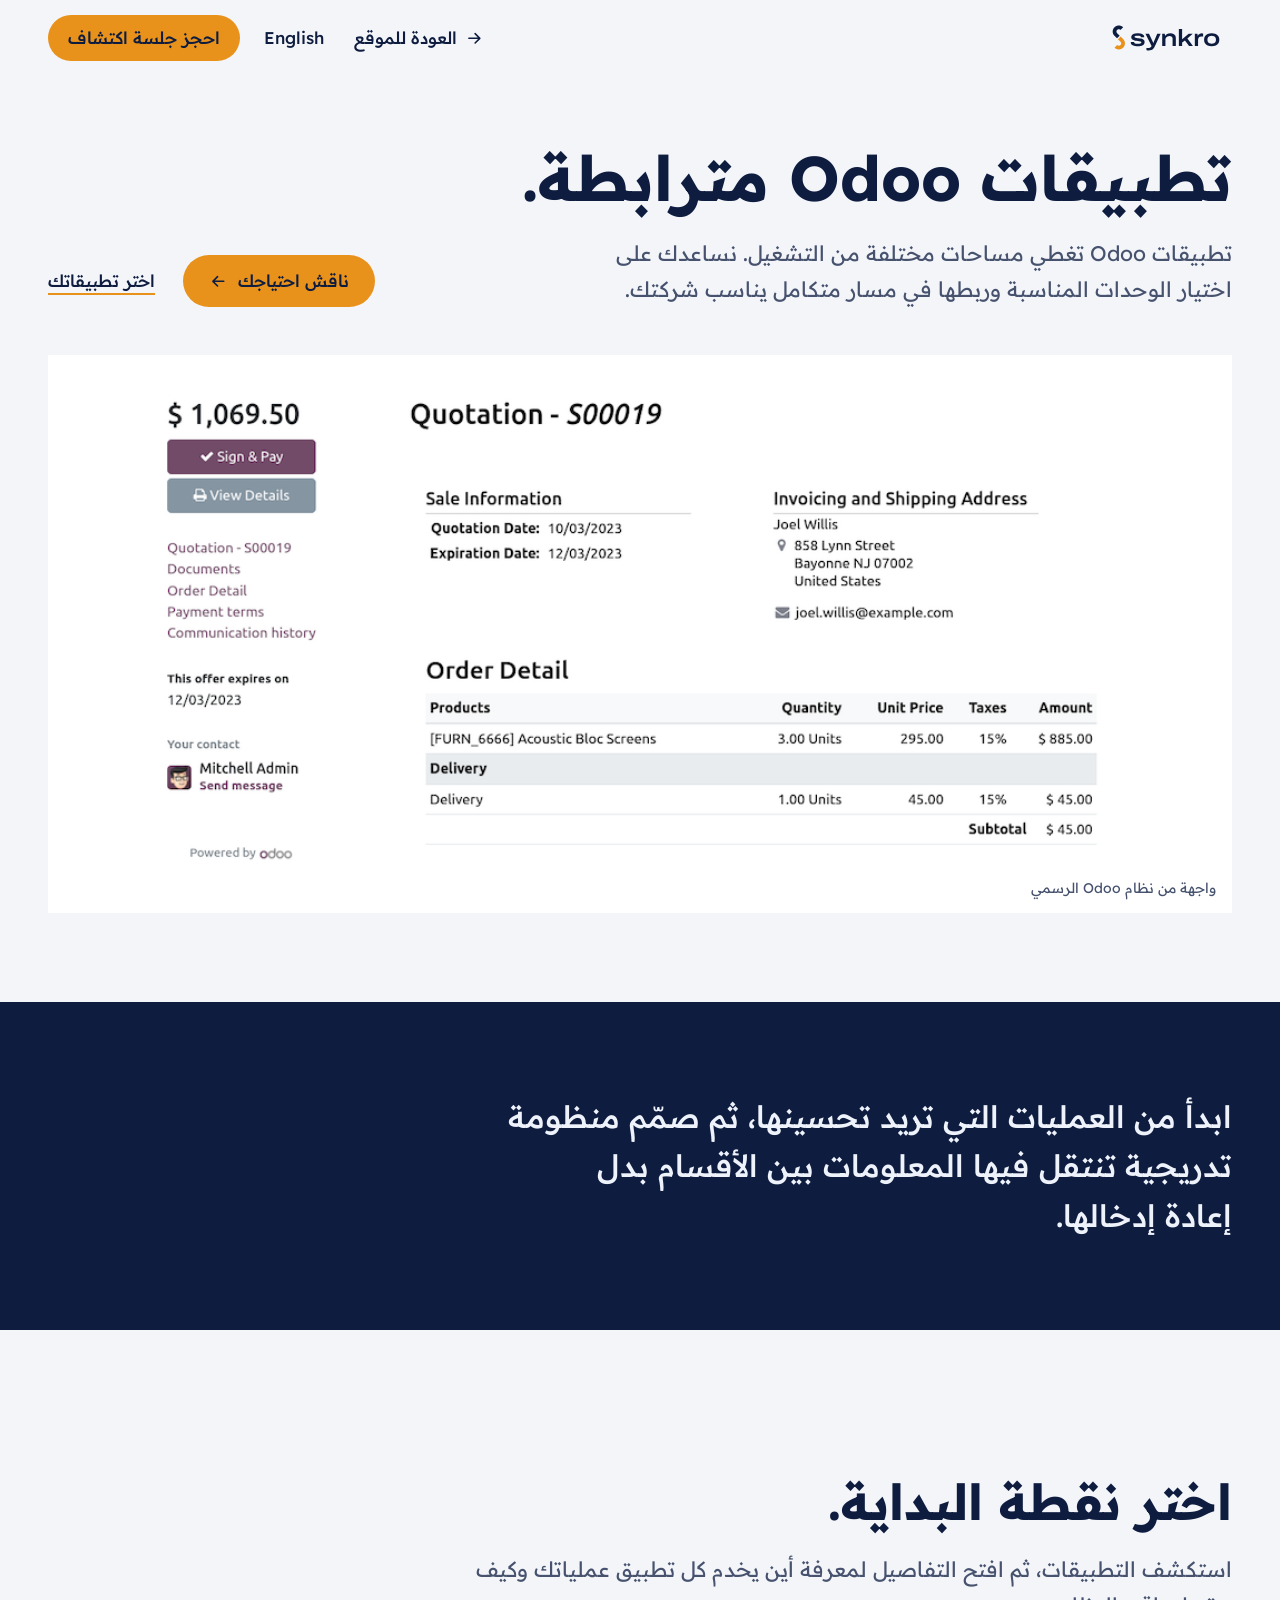
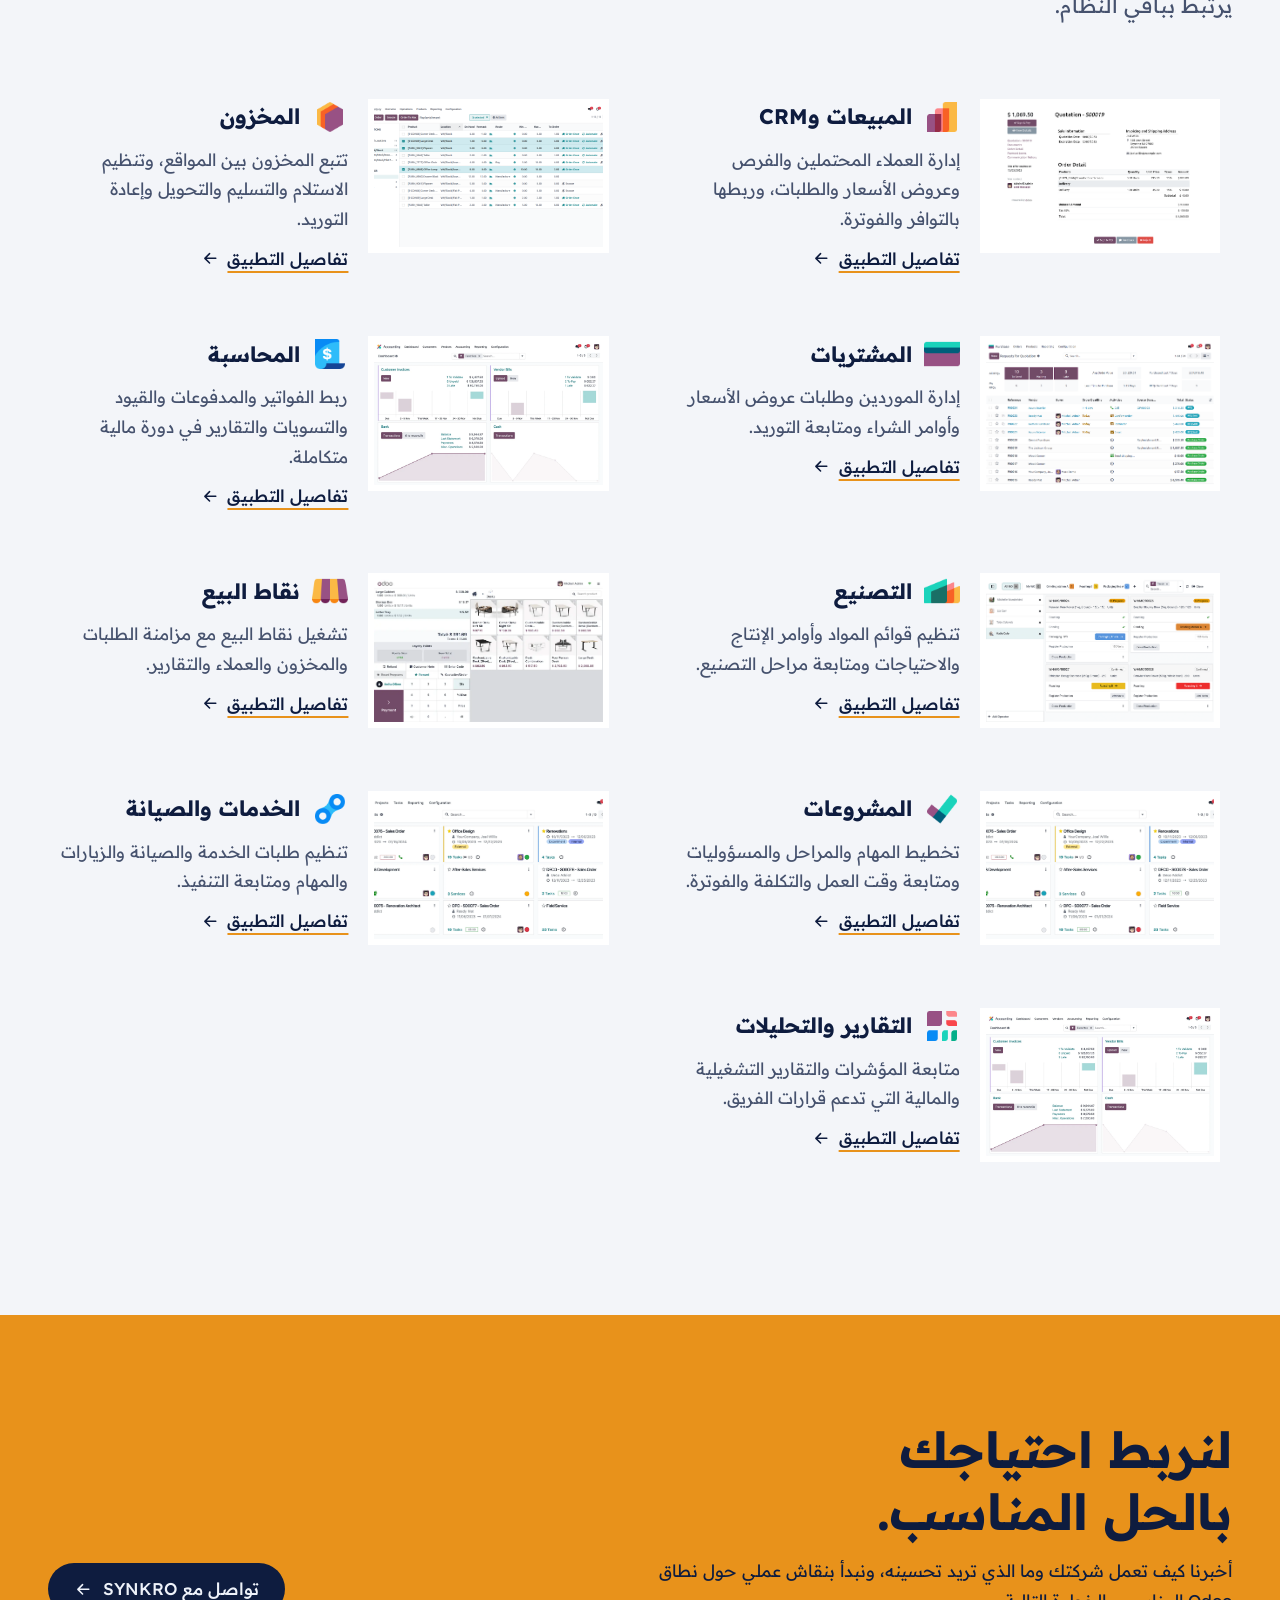
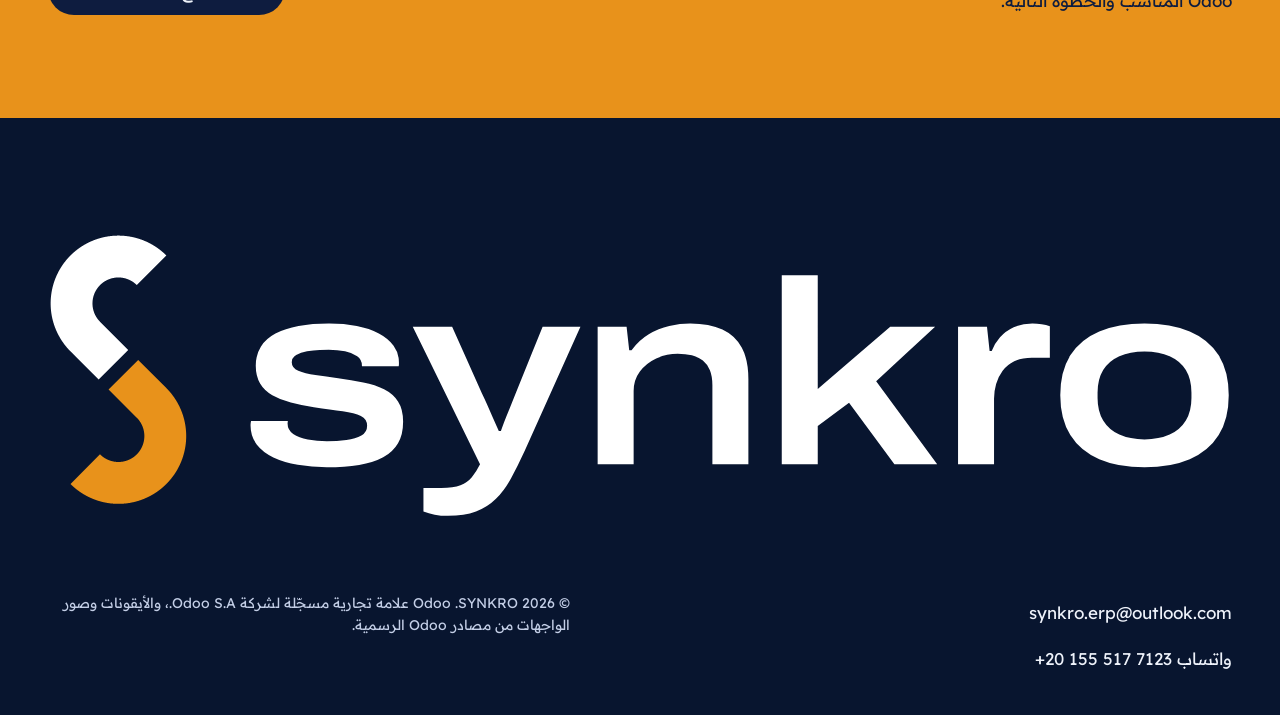
==== commit 3150fac7: "SYNKRO website v3 - self-hosted fonts, cleaner CSS/JS, updated details page" ====
--- a/details.html
+++ b/details.html
@@ -1,147 +1,95 @@
 <!DOCTYPE html>
 <html lang="ar" dir="rtl">
 <head>
-  <meta charset="UTF-8" />
-  <meta name="viewport" content="width=device-width, initial-scale=1.0" />
-  <meta name="theme-color" content="#F3F5F9" />
-  <meta name="description" content="تفاصيل خدمات SYNKRO في تنفيذ Odoo ERP وتطبيقاته، من تحليل الإجراءات إلى التشغيل والدعم." />
-  <link rel="icon" type="image/png" href="favicon-32.png" />
-  <link rel="preconnect" href="https://fonts.googleapis.com" />
-  <link rel="preconnect" href="https://fonts.gstatic.com" crossorigin />
-  <link href="https://fonts.googleapis.com/css2?family=IBM+Plex+Sans+Arabic:wght@400;500;600;700&family=Onest:wght@400;500;600;700;800&display=swap" rel="stylesheet" />
-  <title>خدمات وحلول Odoo | SYNKRO</title>
-  <style>
-    :root{--mist:#f3f5f9;--navy:#0e1c3f;--on-navy:#e9edf6;--saffron:#e8921b;--slate:#5b6478;--line:#dce2eb;--max:1200px;--ease:cubic-bezier(.2,.7,.2,1)}
-    *{box-sizing:border-box}
-    html{scroll-behavior:smooth}
-    body{margin:0;background:var(--mist);color:var(--navy);font-family:"IBM Plex Sans Arabic","Onest",sans-serif;font-size:16px}
-    a{color:inherit;text-decoration:none}
-    button{font:inherit}
-    .container{width:min(var(--max),calc(100% - 48px));margin-inline:auto}
-    .site-header{height:82px;display:flex;align-items:center;justify-content:space-between;gap:20px}
-    .brand{display:inline-flex;align-items:center}.brand img{width:148px;height:auto;display:block}
-    .header-actions{display:flex;align-items:center;gap:12px}
-    .back-link,.lang-button{border:0;background:transparent;color:var(--navy);font-size:16px;font-weight:600;cursor:pointer}
-    .back-link{display:inline-flex;align-items:center;gap:9px}.back-link b{font:700 17px "Onest",sans-serif;color:#b66a00}
-    .lang-button{padding:9px 12px;border-inline-start:1px solid var(--line)}
-    .detail-hero{position:relative;isolation:isolate;overflow:hidden;padding:65px 0 0;background:var(--mist)}
-    .hero-top{display:grid;grid-template-columns:minmax(0,1fr) minmax(360px,.9fr);align-items:center;gap:55px;padding-bottom:72px}
-    h1{max-width:15ch;margin:0 0 22px;font-size:clamp(46px,5.8vw,78px);line-height:1.08;letter-spacing:-.055em;font-weight:800}
-    .hero-lead{max-width:55ch;margin:0;color:#34425c;font-size:18px;line-height:1.95}
-    .hero-actions{display:flex;align-items:center;gap:22px;flex-wrap:wrap;margin-top:27px}
-    .button-primary{display:inline-flex;align-items:center;justify-content:center;gap:12px;min-height:50px;padding:0 19px;background:var(--saffron);color:var(--navy);font-size:16px;font-weight:700;transition:transform .25s var(--ease),background .25s}
-    .button-primary:hover{transform:translateY(-3px);background:#f0a32c}
-    .text-link{color:var(--navy);font-size:16px;font-weight:700;text-decoration:underline;text-decoration-color:#d9a13e;text-underline-offset:6px}
-    .hero-media{position:relative;margin:0;min-width:0;background:#fff;overflow:hidden;transform:rotate(-1.2deg);transition:transform .5s var(--ease);animation:rise-in .8s .12s both var(--ease)}
-    .hero-media:hover{transform:rotate(0) translateY(-5px)}
-    .hero-media:before{content:"";position:absolute;inset:10px;border:1px solid #fff8;z-index:1;pointer-events:none}
-    .hero-media img{display:block;width:100%;aspect-ratio:1.55;object-fit:cover;background:#e7ebf2;animation:preview-drift 11s ease-in-out infinite alternate}
-    .media-caption{display:flex;align-items:center;justify-content:space-between;gap:12px;padding:12px 16px;background:#fff;color:#394760;font:600 13px "Onest","IBM Plex Sans Arabic",sans-serif;direction:ltr}
-    .media-caption strong{color:var(--navy);font-size:13px;font-weight:700;letter-spacing:0}
-    .hero-bottom{position:relative;display:grid;grid-template-columns:1fr auto;align-items:center;gap:32px;min-height:190px;padding:32px 0 38px;color:var(--on-navy)}
-    .hero-bottom:before{content:"";position:absolute;z-index:0;top:0;bottom:0;left:calc((100vw - 100%)/-2);right:calc((100vw - 100%)/-2);background:var(--navy)}
-    .hero-summary{position:relative;z-index:1;max-width:65ch;margin:0;font-size:18px;line-height:1.9}
-    .hero-facts{position:relative;z-index:1;display:flex;align-items:center;gap:12px;color:#d2d9e5;font:500 13px "Onest","IBM Plex Sans Arabic",sans-serif;direction:ltr;white-space:nowrap}
-    .fact-dot{width:8px;height:8px;background:var(--saffron);border-radius:50%}
-    .content-section{padding:88px 0 100px}
-    .section-heading{display:grid;grid-template-columns:.9fr 1.1fr;align-items:end;gap:36px;margin-bottom:38px}
-    h2{margin:0;font-size:clamp(32px,4vw,52px);line-height:1.18;letter-spacing:-.04em}
-    .section-heading p{max-width:58ch;margin:0;color:#36435d;font-size:16px;line-height:1.9}
-    .detail-grid{display:grid;grid-template-columns:repeat(3,minmax(0,1fr));gap:14px}
-    .detail-card{min-height:290px;padding:27px;background:#fff;display:flex;flex-direction:column;align-items:flex-start}
-    .detail-card:before{content:"";display:block;width:34px;height:3px;margin-bottom:27px;background:var(--saffron)}
-    .detail-card h3{margin:0 0 12px;font-size:20px;line-height:1.4}
-    .detail-card p{margin:0 0 16px;color:#36435d;font-size:16px;line-height:1.85}
-    .detail-card ul{display:grid;gap:10px;list-style:none;margin:auto 0 0;padding:0}
-    .detail-card li{display:flex;align-items:flex-start;gap:10px;color:#26344e;font-size:16px;line-height:1.7}
-    .detail-card li:before{content:"↗";flex:0 0 auto;color:#ad680a;font:700 14px "Onest",sans-serif}
-    .apps-grid{display:grid;grid-template-columns:repeat(2,minmax(0,1fr));column-gap:46px;row-gap:12px;background:transparent}
-    .app-card{min-height:180px;padding:20px 0;background:transparent;display:grid;grid-template-columns:minmax(130px,.8fr) minmax(0,1.2fr);align-items:center;gap:18px;transition:color .25s;animation:rise-in .65s both var(--ease)}
-    .app-card:hover{color:#9b5d08}
-    .app-preview{display:block;width:100%;aspect-ratio:1.48;object-fit:cover;object-position:top;background:#e7ebf2;transition:transform .45s var(--ease)}
-    .app-card:hover .app-preview{transform:scale(1.025)}
-    .app-copy{display:flex;flex-direction:column;align-items:flex-start;min-height:100%;padding-block:5px}
-    .app-top{display:flex;flex-direction:column;align-items:flex-start;gap:5px;margin-bottom:9px}
-    .app-card h3{margin:0;font-size:20px}.app-card small{color:#394760;font:600 13px "Onest","IBM Plex Sans Arabic",sans-serif;letter-spacing:0;direction:ltr}
-    .app-card p{margin:0 0 12px;color:#36435d;font-size:16px;line-height:1.75}
-    .app-more{display:inline-flex;gap:9px;align-items:center;margin-top:auto;color:#8a5000;font-size:16px;font-weight:700}
-    .app-more b{font:700 17px "Onest",sans-serif;transition:transform .2s}.app-card:hover .app-more b{transform:translate(3px,-3px)}
-    .related-section{margin-top:82px}.related-section .section-heading{margin-bottom:26px}.views-grid{display:grid;grid-template-columns:repeat(3,minmax(0,1fr));gap:16px}.view-card{margin:0;background:#fff;overflow:hidden;animation:rise-in .7s both var(--ease)}.view-card:nth-child(2){animation-delay:.1s}.view-card:nth-child(3){animation-delay:.2s}.view-card img{display:block;width:100%;aspect-ratio:1.55;object-fit:cover;object-position:top;transition:transform .6s var(--ease)}.view-card:hover img{transform:scale(1.035)}.view-card figcaption{padding:13px 15px;color:#26344e;font-size:15px;font-weight:600}
-    .closing{background:var(--navy);color:var(--on-navy);padding:54px 0}
-    .closing-inner{display:flex;align-items:center;justify-content:space-between;gap:32px}
-    .closing h2{font-size:clamp(28px,2.5vw,34px);margin-bottom:10px}.closing p{max-width:60ch;margin:0;color:#b6c0d1;font-size:16px;line-height:1.8}
-    .site-footer{padding:22px 0 30px;color:#394760;font-size:13px}
-    .footer-inner{display:flex;justify-content:space-between;align-items:center;gap:20px}
-    .footer-inner img{width:125px}
-    .hero-copy{animation:rise-in .7s both var(--ease)}
-    .detail-card{animation:rise-in .65s both var(--ease);transition:transform .35s var(--ease)}
-    .detail-card:hover{transform:translateY(-4px)}
-    .detail-card:nth-child(2),.app-card:nth-child(2){animation-delay:.08s}.detail-card:nth-child(3),.app-card:nth-child(3){animation-delay:.16s}.app-card:nth-child(4){animation-delay:.08s}.app-card:nth-child(5){animation-delay:.16s}.app-card:nth-child(6){animation-delay:.24s}
-    @keyframes rise-in{from{opacity:0;transform:translateY(15px)}to{opacity:1;transform:translateY(0)}}
-    @keyframes preview-drift{from{transform:scale(1)}to{transform:scale(1.035)}}
-    body.is-app-index .detail-grid,body.is-app-index .related-section{display:none}
-    body.is-app-index .content-section{padding-top:74px}
-    @media(max-width:850px){.hero-top{grid-template-columns:1fr 1fr;gap:30px}.hero-lead{font-size:16px}.hero-bottom{grid-template-columns:1fr}.hero-facts{white-space:normal}.detail-card{padding:22px}.section-heading{grid-template-columns:1fr;gap:13px}.apps-grid{grid-template-columns:1fr;column-gap:0}.views-grid{grid-template-columns:1fr 1fr}.view-card:last-child{grid-column:1/-1}}
-    @media(max-width:620px){.container{width:min(var(--max),calc(100% - 32px))}.site-header{height:72px}.brand img{width:122px}.back-link{font-size:13px}.header-actions{gap:6px}.lang-button{font-size:13px;padding:8px}.detail-hero{padding-top:38px}.hero-top{grid-template-columns:1fr;gap:29px;padding-bottom:46px}.hero-copy{order:0}.hero-media{order:1;width:92%;margin-inline:auto}.hero-top h1{font-size:clamp(42px,11vw,60px);max-width:13ch;margin-bottom:14px}.hero-lead{font-size:16px;line-height:1.85}.hero-actions{gap:17px;margin-top:19px}.hero-bottom{min-height:unset;padding:24px 16px 29px;gap:18px}.hero-summary{font-size:16px}.hero-facts{font-size:13px;flex-wrap:wrap}.content-section{padding:62px 0 70px}.section-heading{margin-bottom:25px}h2{font-size:34px}.detail-grid{grid-template-columns:1fr;gap:8px}.detail-card{min-height:unset;padding:23px}.detail-card:before{margin-bottom:17px}.detail-card ul{margin-top:8px}.apps-grid{grid-template-columns:1fr;row-gap:8px}.app-card{min-height:unset;padding:15px 0;grid-template-columns:minmax(95px,.7fr) minmax(0,1.3fr);gap:14px}.app-card h3{font-size:18px}.app-card p{font-size:16px}.app-preview{aspect-ratio:1.15}.related-section{margin-top:60px}.views-grid{grid-template-columns:1fr;gap:12px}.view-card:last-child{grid-column:auto}.view-card img{aspect-ratio:1.55}.closing{padding:39px 0}.closing-inner{align-items:flex-start;flex-direction:column;gap:22px}.footer-inner{flex-direction:column;align-items:flex-start}.footer-inner img{width:115px}}
-    @media(prefers-reduced-motion:reduce){*,*:before,*:after{scroll-behavior:auto!important;transition-duration:.01ms!important;animation-duration:.01ms!important}}
-  </style>
+  <meta charset="UTF-8">
+  <meta name="viewport" content="width=device-width, initial-scale=1">
+  <title>خدمات وتطبيقات Odoo | SYNKRO</title>
+  <meta name="description" content="تفاصيل خدمات SYNKRO في تنفيذ Odoo ERP وتطبيقاته، من تحليل الإجراءات إلى التشغيل والدعم.">
+  <meta name="theme-color" content="#F3F5F9">
+  <link rel="icon" href="assets/img/synkro-mark.svg" type="image/svg+xml">
+  <link rel="icon" href="favicon-32.png" type="image/png" sizes="32x32">
+  <link rel="stylesheet" href="assets/css/fonts.css">
+  <link rel="stylesheet" href="assets/css/synkro.css">
+  <link rel="stylesheet" href="assets/css/details.css">
+  <script>document.documentElement.classList.add('js');</script>
 </head>
 <body>
-  <header class="container site-header">
-    <a class="brand" href="index.html#home" aria-label="SYNKRO"><img src="synkro-logo-primary.svg" alt="SYNKRO Business Systems" /></a>
-    <div class="header-actions">
-      <a class="back-link" href="index.html#home"><span id="backLabel">العودة للموقع</span><b aria-hidden="true">↗</b></a>
-      <button class="lang-button" id="langToggle" type="button" aria-label="Switch language">EN</button>
+  <svg width="0" height="0" style="position:absolute" aria-hidden="true" focusable="false">
+    <symbol id="i-fwd" viewBox="0 0 24 24"><path d="M5 12h14M13 6l6 6-6 6"/></symbol>
+    <symbol id="i-back" viewBox="0 0 24 24"><path d="M19 12H5M11 6l-6 6 6 6"/></symbol>
+    <symbol id="i-check" viewBox="0 0 24 24"><path d="M5 12.5l4.5 4.5L19 7.5"/></symbol>
+  </svg>
+  <a class="skip-link" href="#main" id="skipLink">انتقل إلى المحتوى</a>
+  <header class="site-header" id="siteHeader">
+    <div class="container nav">
+      <a class="brand" href="synkro-odoo-website.html" data-home aria-label="SYNKRO"><img src="synkro-logo-primary.svg" width="559" height="215" alt="SYNKRO"></a>
+      <div class="nav-actions">
+        <a class="back-link" href="synkro-odoo-website.html" data-home><svg class="icon icon-fwd" aria-hidden="true"><use href="#i-back"/></svg><span id="backLabel">العودة للموقع</span></a>
+        <button class="lang-btn" id="langToggle" type="button" lang="en">English</button>
+        <a class="btn btn-primary nav-cta" href="synkro-odoo-website.html#contact" data-home-hash="contact" id="navCta">احجز جلسة اكتشاف</a>
+      </div>
     </div>
   </header>
-  <main>
-    <section class="detail-hero">
+  <main id="main">
+    <section class="d-hero">
+      <div class="container d-hero-grid" data-reveal>
+        <div class="d-hero-copy" data-reveal>
+          <h1 class="heading" id="pageTitle"></h1>
+          <p class="lead measure" id="pageLead"></p>
+          <div class="d-actions">
+            <a class="btn btn-primary" href="synkro-odoo-website.html#contact" data-home-hash="contact"><span id="contactLabel">ناقش احتياجك</span><svg class="icon icon-fwd" aria-hidden="true"><use href="#i-fwd"/></svg></a>
+            <a class="text-link" href="synkro-odoo-website.html#scope" data-home-hash="scope" id="backToSolutions">اختر تطبيقاتك</a>
+          </div>
+        </div>
+        <figure class="d-media">
+          <img id="heroImage" src="odoo-views/sales.webp" width="1046" height="654" alt="">
+          <figcaption id="mediaCaption">واجهة من نظام Odoo</figcaption>
+        </figure>
+      </div>
+    </section>
+    <section class="d-summary on-ink">
+      <div class="container"><p class="d-statement" id="heroSummary"></p></div>
+    </section>
+    <section class="d-content">
       <div class="container">
-        <div class="hero-top">
-          <div class="hero-copy">
-            <h1 id="pageTitle"></h1>
-            <p class="hero-lead" id="pageLead"></p>
-            <div class="hero-actions">
-              <a class="button-primary" href="index.html#contact"><span id="contactLabel">ناقش احتياجك</span><b aria-hidden="true">↗</b></a>
-              <a class="text-link" href="index.html#modules" id="backToSolutions">العودة للحلول</a>
-            </div>
+        <div class="d-head" data-reveal>
+          <h2 class="heading" id="sectionTitle"></h2>
+          <p class="lead measure" id="sectionIntro"></p>
+        </div>
+        <ol class="d-panels" id="detailGrid" data-reveal></ol>
+        <div class="d-apps" id="appsGrid" data-reveal></div>
+        <div class="d-related" id="relatedSection">
+          <div class="d-head" data-reveal>
+            <h2 class="heading" id="relatedTitle"></h2>
+            <p class="lead measure" id="relatedCopy"></p>
           </div>
-          <figure class="hero-media">
-            <img id="heroImage" src="odoo-views/sales.webp" alt="واجهة من تطبيقات Odoo" />
-            <figcaption class="media-caption"><strong>ODOO ERP</strong><span id="mediaCaption">واجهة من نظام Odoo</span></figcaption>
-          </figure>
+          <div class="d-views" id="relatedViews" data-reveal></div>
         </div>
-        <div class="hero-bottom">
-          <p class="hero-summary" id="heroSummary"></p>
-          <div class="hero-facts"><span class="fact-dot"></span><span>ODOO ERP</span><span>·</span><span>SYNKRO BUSINESS SYSTEMS</span></div>
-        </div>
-      </div>
-    </section>
-    <section class="container content-section">
-      <div class="section-heading">
-        <div><h2 id="sectionTitle"></h2></div>
-        <p id="sectionIntro"></p>
-      </div>
-      <div class="detail-grid" id="detailGrid"></div>
-      <div class="related-section" id="relatedSection">
-        <div class="section-heading"><div><h2 id="relatedTitle"></h2></div><p id="relatedCopy"></p></div>
-        <div class="views-grid" id="relatedViews"></div>
-      </div>
-      <div class="apps-grid" id="appsGrid"></div>
-    </section>
-    <section class="closing">
-      <div class="container closing-inner">
-        <div><h2 id="closingTitle"></h2><p id="closingCopy"></p></div>
-        <a class="button-primary" href="index.html#contact"><span id="closingCta">تواصل مع SYNKRO</span><b aria-hidden="true">↗</b></a>
+      </div>
+    </section>
+    <section class="d-closing">
+      <div class="container d-closing-grid">
+        <div><h2 class="heading" id="closingTitle"></h2><p id="closingCopy"></p></div>
+        <a class="btn btn-ink" href="synkro-odoo-website.html#contact" data-home-hash="contact"><span id="closingCta">تواصل مع SYNKRO</span><svg class="icon icon-fwd" aria-hidden="true"><use href="#i-fwd"/></svg></a>
       </div>
     </section>
   </main>
-  <footer class="container site-footer"><div class="footer-inner"><a href="index.html#home"><img src="synkro-logo-primary.svg" alt="SYNKRO" /></a><span>© 2026 SYNKRO · <span id="footerLine">حلول أعمال مترابطة</span></span></div></footer>
+  <footer class="site-footer on-ink">
+    <div class="container">
+      <img class="footer-mark" src="assets/img/synkro-wordmark-reversed.svg" width="454" height="110" alt="SYNKRO" loading="lazy">
+      <div class="footer-row">
+        <ul class="footer-contact">
+          <li><a href="mailto:synkro.erp@outlook.com"><bdi dir="ltr">synkro.erp@outlook.com</bdi></a></li>
+          <li><a href="https://wa.me/201555177123" target="_blank" rel="noopener"><span id="footerWa">واتساب</span> <bdi dir="ltr">+20 155 517 7123</bdi></a></li>
+        </ul>
+        <p class="footer-legal small" id="footerLine">© 2026 SYNKRO.</p>
+      </div>
+    </div>
+  </footer>
   <script>
     const serviceData = {
       implementation:{
-        title:{ar:"تنفيذ Odoo يبدأ من طريقة عملك",en:"Odoo implementation built around your business"},
-        eyebrow:{ar:"خدمات SYNKRO / تنفيذ ERP",en:"SYNKRO SERVICES / ERP IMPLEMENTATION"},
+        title:{ar:"تنفيذ Odoo يبدأ من طريقة عملك",en:"Odoo, built around how you work"},
         lead:{ar:"نرتّب رحلة التحول إلى Odoo خطوة بخطوة: نفهم إجراءاتك الحالية، ونصمم تدفقًا واضحًا، ثم نهيئ النظام وندرب الفريق قبل الإطلاق.",en:"A structured Odoo journey: understand current operations, design clear workflows, configure the system, and prepare your team for go-live."},
         summary:{ar:"الهدف ليس تشغيل برنامج جديد فحسب؛ بل ربط فرقك وبياناتك في طريقة عمل مفهومة، مع خطة انتقال تقلّل الارتباك وتحافظ على استمرارية التشغيل.",en:"The goal is more than switching on new software. We connect teams and data through clear workflows, with a transition plan designed to protect day-to-day operations."},
         image:"odoo-views/sales.webp",alt:{ar:"واجهة عروض الأسعار في Odoo Sales",en:"Odoo Sales quotation screen"},
@@ -153,9 +101,8 @@
         ]
       },
       customization:{
-        title:{ar:"تطوير يضيف قيمة، لا تعقيدًا",en:"Custom development that adds value, not clutter"},
-        eyebrow:{ar:"خدمات SYNKRO / التخصيص والتطوير",en:"SYNKRO SERVICES / CUSTOMIZATION"},
-        lead:{ar:"عندما لا تغطي الإعدادات القياسية احتياجًا حقيقيًا، نصمم امتدادات Odoo وتقارير وسير عمل مخصصة, مع إبقاء الحل مفهومًا وقابلًا للصيانة.",en:"When standard configuration cannot meet a genuine need, we build focused Odoo extensions, reports, and workflows that remain understandable and maintainable."},
+        title:{ar:"تطوير يضيف قيمة، لا تعقيدًا",en:"Custom work that earns its place"},
+        lead:{ar:"عندما لا تغطي الإعدادات القياسية احتياجًا حقيقيًا، نصمم امتدادات Odoo وتقارير وسير عمل مخصصة، مع إبقاء الحل مفهومًا وقابلًا للصيانة.",en:"When standard configuration cannot meet a genuine need, we build focused Odoo extensions, reports, and workflows that remain understandable and maintainable."},
         summary:{ar:"نراجع الإعدادات القياسية أولًا، ثم نحدد أصغر إضافة تحقق المطلوب. هذا يقلل التعقيد غير الضروري ويحافظ على قابلية تحديث النظام.",en:"We assess standard configuration first, then define the smallest extension that solves the need, limiting unnecessary complexity and preserving upgradeability."},
         image:"odoo-views/project.webp",alt:{ar:"واجهة إدارة مشروع في Odoo",en:"Odoo Project management screen"},
         intro:{ar:"التطوير الجيد يبدأ بسؤال: ما المشكلة العملية؟ ثم يتبعها تصميم واختبار وتوثيق واضح.",en:"Good development starts with the operational problem, followed by thoughtful design, testing, and clear documentation."},gallery:["sales","manufacturing","purchase"],
@@ -167,7 +114,6 @@
       },
       finance:{
         title:{ar:"صورة مالية أوضح داخل Odoo",en:"Clearer financial operations in Odoo"},
-        eyebrow:{ar:"خدمات SYNKRO / المحاسبة والمالية",en:"SYNKRO SERVICES / ACCOUNTING & FINANCE"},
         lead:{ar:"نهيئ دورة مالية مترابطة تشمل الحسابات والفواتير والمدفوعات والتسويات والتقارير، بما يتوافق مع سياسات شركتك ومتطلبات تشغيلها.",en:"We configure a connected finance workflow across accounts, invoices, payments, reconciliation, and reporting to fit your operating policies."},
         summary:{ar:"من المستند اليومي إلى التقارير، ترتبط المعاملات بسياقها التشغيلي لتقليل إعادة الإدخال وتسهيل المراجعة واتخاذ القرار.",en:"From daily documents to reports, transactions stay connected to their operational context, reducing re-entry and supporting review and decisions."},
         image:"odoo-views/accounting.webp",alt:{ar:"لوحة تطبيق Odoo Accounting",en:"Odoo Accounting dashboard"},
@@ -180,7 +126,6 @@
       },
       inventory:{
         title:{ar:"مخزون يمكن تتبعه والتحكم فيه",en:"Inventory you can trace and control"},
-        eyebrow:{ar:"خدمات SYNKRO / المخزون والإمداد",en:"SYNKRO SERVICES / INVENTORY & SUPPLY"},
         lead:{ar:"نصمم حركة المخزون من الاستلام إلى التسليم، ونربط المستودعات والمشتريات والمبيعات والتصنيع في صورة تشغيلية واحدة.",en:"We design stock movement from receipt to delivery, connecting warehouses, purchasing, sales, and manufacturing in one operational picture."},
         summary:{ar:"رؤية أدق للأرصدة والحركات تساعد الفريق على معرفة ما هو متاح، وأين يوجد، وما الذي يحتاج إلى إعادة توريد.",en:"Clearer visibility into quantities and movements helps teams know what is available, where it is, and what needs replenishment."},
         image:"odoo-views/inventory.webp",alt:{ar:"واجهة حركة المخزون في Odoo",en:"Odoo Inventory operations screen"},
@@ -193,7 +138,6 @@
       },
       analytics:{
         title:{ar:"حوّل بيانات Odoo إلى قرارات",en:"Turn Odoo data into decisions"},
-        eyebrow:{ar:"خدمات SYNKRO / التقارير والتحليلات",en:"SYNKRO SERVICES / REPORTING & ANALYTICS"},
         lead:{ar:"نرتب مؤشرات وتقارير مرتبطة بأسئلة الإدارة الفعلية، من أداء المبيعات والمخزون إلى الربحية وسير العمليات.",en:"We shape reports and measures around the questions leaders actually ask, from sales and stock performance to profitability and operations."},
         summary:{ar:"التقرير المفيد لا يكتفي بعرض الأرقام؛ بل يوضح تعريف المؤشر ومصدره وتوقيته حتى يستطيع الفريق التحرك بناءً عليه.",en:"Useful reporting does more than show numbers: it clarifies a measure's definition, source, and timing so teams can act on it."},
         image:"odoo-views/accounting.webp",alt:{ar:"مثال لواجهة تقارير Odoo",en:"Example Odoo reporting screen"},
@@ -205,8 +149,7 @@
         ]
       },
       support:{
-        title:{ar:"دعم مستمر مع نمو أعمالك",en:"Ongoing support as your business grows"},
-        eyebrow:{ar:"خدمات SYNKRO / الدعم والتحسين",en:"SYNKRO SERVICES / SUPPORT & IMPROVEMENT"},
+        title:{ar:"دعم مستمر مع نمو أعمالك",en:"Support that grows with you"},
         lead:{ar:"بعد الإطلاق، نساعد فريقك على معالجة التحديات اليومية، وتحسين الاستخدام، ومراجعة النظام مع تطور المنتجات والعمليات.",en:"After launch, we help your team resolve day-to-day issues, improve adoption, and revisit the system as products and operations evolve."},
         summary:{ar:"الدعم الجيد يحافظ على استقرار التشغيل، وينظم الأولويات، ويحوّل الملاحظات المتكررة إلى تحسينات عملية قابلة للمتابعة.",en:"Good support protects operational continuity, organizes priorities, and turns recurring feedback into practical improvements."},
         image:"odoo-views/project.webp",alt:{ar:"واجهة إدارة مهام في Odoo",en:"Odoo task management screen"},
@@ -215,65 +158,6 @@
           {title:{ar:"استقبال وترتيب الطلبات",en:"Triage & prioritize"},body:{ar:"نحدد أثر المشكلة ونطاقها ونرتبها مع فريقك بحسب الأولوية التشغيلية.",en:"We identify impact and scope, then prioritize requests with your team based on operational need."},items:[{ar:"تجميع البلاغات والطلبات",en:"Centralize issues and requests"},{ar:"تحديد الأولوية والمسؤول",en:"Agree priority and ownership"},{ar:"متابعة الحالة والخطوات التالية",en:"Track status and next steps"}]},
           {title:{ar:"حل وتمكين المستخدمين",en:"Resolve & enable users"},body:{ar:"نعالج السبب قدر الإمكان، ونشرح الإجراء للمستخدمين لتقليل تكرار المشكلة.",en:"We address root causes where possible and guide users to reduce repeat issues."},items:[{ar:"تحليل إعدادات وسير العمل",en:"Review configuration and workflows"},{ar:"إرشاد وتدريب موجّه",en:"Targeted user guidance and training"},{ar:"مراجعة الأداء والصلاحيات",en:"Performance and access review"}]},
           {title:{ar:"تحسين مع الوقت",en:"Improve over time"},body:{ar:"نراجع التغييرات المطلوبة ونخطط لها بوضوح للحفاظ على النظام قابلًا للتوسع.",en:"We review requested changes and plan them deliberately to keep the system scalable."},items:[{ar:"قائمة تحسينات مرتبة حسب القيمة",en:"Improvement backlog prioritized by value"},{ar:"توثيق التغييرات والقرارات",en:"Documented changes and decisions"},{ar:"مراجعات دورية لاحتياجات التشغيل",en:"Periodic reviews of operating needs"}]}
-        ]
-      }
-    };
-
-    const industryData = {
-      retail:{
-        title:{ar:"تجزئة مترابطة من الكاشير إلى الإدارة",en:"Connected retail, from checkout to management"},
-        eyebrow:{ar:"قطاعات SYNKRO / التجزئة",en:"SYNKRO INDUSTRIES / RETAIL"},
-        lead:{ar:"نربط نقاط البيع والفروع والمخزون والمشتريات والمحاسبة في دورة يومية واحدة، مع إعداد يناسب طريقة البيع وتنوع الأصناف لديك.",en:"Connect point of sale, stores, inventory, purchasing, and accounting in one daily workflow, configured around how you sell and manage products."},
-        summary:{ar:"تبدأ الصورة من عملية البيع، وتمتد إلى حركة المخزون والتوريد والتقارير؛ ليجد كل فريق المعلومة التي يحتاجها دون تكرار غير ضروري.",en:"A clearer picture starts at checkout and follows stock, replenishment, and reporting, so each team can find the information it needs without unnecessary re-entry."},
-        image:"odoo-views/pos.webp",alt:{ar:"واجهة نقاط البيع في Odoo",en:"Odoo Point of Sale interface"},gallery:["pos","inventory","accounting"],
-        sectionTitle:{ar:"رحلة البيع، متصلة من أولها لآخرها.",en:"One connected journey from sale to settlement."},
-        intro:{ar:"نحدد الفروع والأدوار والأصناف ومسارات الإقفال أولًا، ثم نختبر سيناريوهات البيع الفعلية قبل التشغيل.",en:"We first map stores, roles, products, and settlement flows, then test real sales scenarios before go-live."},
-        panels:[
-          {title:{ar:"نقطة بيع سهلة للفريق",en:"A point of sale your team can use"},body:{ar:"تهيئة جلسات البيع والمنتجات وطرق الدفع لتلائم التشغيل اليومي، مع اختبار سيناريوهات الذروة والإرجاع.",en:"Configure sales sessions, products, and payment methods around daily operations, and test peak-time and return scenarios."},items:[{ar:"جلسات البيع والإقفال النقدي",en:"Sales sessions and cash closing"},{ar:"المنتجات والأسعار والضرائب",en:"Products, prices, and taxes"},{ar:"تجربة البيع والإرجاع قبل الإطلاق",en:"Test checkout and returns before launch"}]},
-          {title:{ar:"فروع ومخزون أوضح",en:"Clearer stores and stock"},body:{ar:"ربط المبيعات بحركة المخزون والمشتريات وفق بنية المواقع وسياسات إعادة التوريد المتفق عليها.",en:"Connect sales to stock and purchasing using agreed location structures and replenishment policies."},items:[{ar:"رؤية حركة الأصناف حسب الفرع",en:"Product movement by store"},{ar:"استلام وتحويل وجرد المخزون",en:"Receipts, transfers, and stock counts"},{ar:"متابعة احتياجات التوريد",en:"Replenishment visibility"}]},
-          {title:{ar:"إقفال وتقارير عملية",en:"Practical closing and reporting"},body:{ar:"تجميع بيانات البيع والمدفوعات في مسار قابل للمراجعة، مع مؤشرات تناسب احتياج الإدارة.",en:"Bring sales and payment data into a reviewable workflow, with measures shaped around management needs."},items:[{ar:"ملخص المبيعات حسب الفرع والفترة",en:"Sales summaries by store and period"},{ar:"مطابقة وسائل الدفع والتسويات",en:"Payment-method and settlement review"},{ar:"ربط الفواتير والقيود بحسب الإعداد",en:"Invoice and journal integration, as configured"}]}
-        ]
-      },
-      construction:{
-        title:{ar:"إدارة المقاولات من الموقع إلى التكلفة",en:"Construction management, from site to cost"},
-        eyebrow:{ar:"قطاعات SYNKRO / الإنشاءات والمقاولات",en:"SYNKRO INDUSTRIES / CONSTRUCTION"},
-        lead:{ar:"نربط متابعة المشاريع والمشتريات والمخزون والمصروفات والفوترة، حتى تكون حركة الموقع أوضح للإدارة والفرق المالية والتشغيلية.",en:"Connect project tracking, purchasing, inventory, expenses, and billing to give management, finance, and operations a clearer view of each site."},
-        summary:{ar:"يُبنى نطاق Odoo على هيكل المشاريع ومراكز التكلفة وطريقة اعتماد المصروفات؛ أما الموازنات أو المستخلصات المتخصصة فتُحدد حسب إصدار النظام واحتياج المشروع.",en:"Odoo scope follows your project structure, cost centres, and expense approvals. Specialized budgets or progress claims are assessed against your edition and project needs."},
-        image:"odoo-views/project.webp",alt:{ar:"واجهة إدارة المشاريع في Odoo",en:"Odoo Project management interface"},gallery:["project","purchase","inventory"],
-        sectionTitle:{ar:"من خطة المشروع إلى متابعة تكلفته.",en:"From project plan to cost visibility."},
-        intro:{ar:"نراجع دورة المشروع والموقع والمورد والمستند المالي، ونفصل الوظائف القياسية عن أي متطلبات تحتاج إضافة مخصصة.",en:"We map project, site, vendor, and finance workflows, distinguishing standard capabilities from requirements that may need an extension."},
-        panels:[
-          {title:{ar:"مشاريع ومراحل واضحة",en:"Clear projects and milestones"},body:{ar:"تنظيم المشاريع والمهام والمسؤوليات ومتابعة التقدم على مستوى يناسب فرق المكتب والموقع.",en:"Organize projects, tasks, ownership, and progress at a level that works for both office and site teams."},items:[{ar:"هيكل للمشاريع والمراحل والمهام",en:"Project, milestone, and task structure"},{ar:"مسؤوليات ومواعيد ومتابعة التنفيذ",en:"Ownership, dates, and delivery tracking"},{ar:"مؤشرات للوقت والتكلفة حسب النطاق",en:"Time and cost measures within scope"}]},
-          {title:{ar:"مشتريات ومخزون المواقع",en:"Site purchasing and inventory"},body:{ar:"ربط طلبات المواد بالموردين والمشتريات والاستلام والتحويل بين المواقع والمستودعات.",en:"Connect material requests to vendors, purchasing, receipts, and transfers between sites and warehouses."},items:[{ar:"طلبات شراء ومتابعة التوريد",en:"Purchase requests and supply follow-up"},{ar:"استلام وتحويل مواد بين المواقع",en:"Receive and transfer materials across sites"},{ar:"فواتير موردين ومرفقات قابلة للمراجعة",en:"Reviewable vendor bills and supporting documents"}]},
-          {title:{ar:"تكلفة ومحاسبة مترابطتان",en:"Connected costs and accounting"},body:{ar:"استخدام التحليلات ومراكز التكلفة ومسارات الاعتماد لتقريب المصروف الفعلي من المشروع؛ وتُراجع الموازنات والمستخلصات المتخصصة ضمن تحليل الفجوات.",en:"Use analytics, cost centres, and approvals to associate actual spend with projects. Specialized budgets and progress claims are scoped through a fit-gap review."},items:[{ar:"تجميع المصروفات وفق هيكل المشروع",en:"Group expenses around the project structure"},{ar:"متابعة الفواتير والمدفوعات",en:"Track bills and payments"},{ar:"تقييم المتطلبات التي تحتاج امتدادًا",en:"Assess requirements that need an extension"}]}
-        ]
-      },
-      manufacturing:{
-        title:{ar:"تصنيع متصل من المواد إلى المنتج",en:"Connected manufacturing, from materials to finished goods"},
-        eyebrow:{ar:"قطاعات SYNKRO / التصنيع",en:"SYNKRO INDUSTRIES / MANUFACTURING"},
-        lead:{ar:"ننسّق قوائم المواد والتخطيط وأوامر الإنتاج والمخزون والجودة والتكلفة ضمن تدفق يناسب أسلوب التصنيع الفعلي لديك.",en:"Coordinate bills of materials, planning, production orders, inventory, quality, and cost in a workflow shaped around how you manufacture."},
-        summary:{ar:"تتصل احتياجات المواد بأوامر التصنيع وحركة المخزون، وتُحدد نقاط الفحص والتكلفة ومؤشرات الأداء بالتعاون مع فريق المصنع.",en:"Material needs connect to production orders and stock movements. Quality checks, costing, and operating measures are defined with your plant team."},
-        image:"odoo-views/manufacturing.webp",alt:{ar:"واجهة التصنيع في Odoo",en:"Odoo Manufacturing interface"},gallery:["manufacturing","inventory","purchase"],
-        sectionTitle:{ar:"تدفّق إنتاج يمكن تتبّعه.",en:"A production flow you can trace."},
-        intro:{ar:"نبدأ برسم رحلة المادة والمنتج والبيانات المطلوبة، ثم نختبر أوامر العمل والسيناريوهات قبل الاعتماد.",en:"We map materials, finished goods, and required data, then validate work orders and scenarios before adoption."},
-        panels:[
-          {title:{ar:"تخطيط المواد والإنتاج",en:"Materials and production planning"},body:{ar:"تهيئة قوائم المواد وأوامر التصنيع وسياسات إعادة التوريد بما يراعي مراحل المنتج والطلب.",en:"Configure bills of materials, manufacturing orders, and replenishment around product stages and demand."},items:[{ar:"قوائم مواد وبدائل حسب الحاجة",en:"Bills of materials and alternatives, where needed"},{ar:"أوامر إنتاج ومتابعة المراحل",en:"Production orders and stage tracking"},{ar:"احتياجات مكونات ومواعيد التوريد",en:"Component needs and supply timing"}]},
-          {title:{ar:"مخزون وتتبع الجودة",en:"Inventory and quality traceability"},body:{ar:"ربط استلام المواد واستهلاكها والإنتاج النهائي بالمواقع والدفعات والفحوص المناسبة لنشاطك.",en:"Connect material receipts, consumption, and finished goods to locations, lots, and checks that suit your operation."},items:[{ar:"حركة مواد بين المخازن والإنتاج",en:"Material movement between stock and production"},{ar:"تتبع الدفعات والأرقام التسلسلية",en:"Lot and serial tracking"},{ar:"نقاط فحص جودة وفق الإجراء",en:"Quality checks aligned to your process"}]},
-          {title:{ar:"تكلفة وتحسين مستمر",en:"Cost and continuous improvement"},body:{ar:"تجميع بيانات التشغيل والتكلفة ومراجعتها مع الفريق، مع استخدام تطبيقات الجودة أو الصيانة بحسب النطاق.",en:"Gather operating and cost data for review with your team, using quality or maintenance apps where in scope."},items:[{ar:"مراجعة تكلفة المنتج ومدخلاتها",en:"Review product cost and its inputs"},{ar:"مؤشرات الإنتاج والفاقد والتوقف",en:"Production, scrap, and downtime measures"},{ar:"ربط الصيانة عند الحاجة",en:"Connect maintenance where useful"}]}
-        ]
-      },
-      "real-estate":{
-        title:{ar:"عمليات عقارية أوضح وإدارة أملاك مترابطة",en:"Clearer real-estate operations and connected property management"},
-        eyebrow:{ar:"قطاعات SYNKRO / العقارات",en:"SYNKRO INDUSTRIES / REAL ESTATE"},
-        lead:{ar:"نصمم مسارًا يربط العملاء والفرص والوحدات والعقود والتحصيل والصيانة، وفق نموذج الوساطة أو التأجير أو إدارة الأملاك لديك.",en:"Design a workflow connecting leads, opportunities, units, agreements, collections, and maintenance around your brokerage, leasing, or property-management model."},
-        summary:{ar:"تُحدد التطبيقات المناسبة وفق إصدار Odoo والترخيص. وقد يحتاج سجل العقار أو دورة العقد المتخصصة إلى تطبيق إضافي أو امتداد مخصص بعد مراجعة المتطلبات.",en:"The right apps depend on your Odoo edition and licensing. A dedicated property record or specialized contract lifecycle may require an additional app or a scoped extension."},
-        image:"odoo-views/project.webp",alt:{ar:"واجهة المشاريع في Odoo لإدارة عمليات العقارات",en:"Odoo Project interface for real-estate operations"},gallery:["sales","project","accounting"],
-        sectionTitle:{ar:"من اهتمام العميل إلى خدمة مستمرة.",en:"From first enquiry to ongoing service."},
-        intro:{ar:"نحدد نوع الأصل والعقد والدفعات والصيانة والتقارير المطلوبة، ثم نتحقق من تغطية Odoo القياسية قبل اقتراح أي تطوير.",en:"We define property, agreement, payment, maintenance, and reporting needs, then validate standard Odoo coverage before proposing custom work."},
-        panels:[
-          {title:{ar:"عملاء وفرص منظمة",en:"Organized leads and opportunities"},body:{ar:"متابعة الاستفسارات والعروض والعملاء ومراحل التفاوض، مع تقسيم واضح للفرق ومصادر العملاء.",en:"Track enquiries, offers, customers, and negotiation stages with clear team and lead-source ownership."},items:[{ar:"مسار CRM حسب نوع النشاط",en:"CRM pipeline by business line"},{ar:"متابعة العملاء والمهام والمواعيد",en:"Customer, task, and meeting follow-up"},{ar:"تقارير الفرص ومصادرها",en:"Opportunity and source reporting"}]},
-          {title:{ar:"وحدات وعقود وتحصيل",en:"Units, agreements, and collections"},body:{ar:"تصميم سجل واضح للأصول والعقود والدفعات. وتُراجع تغطية التأجير وإدارة العقار حسب إصدار Odoo والتطبيقات المتاحة قبل تثبيت النطاق.",en:"Design clear property, agreement, and payment records. Rental and property-management coverage is checked against your Odoo edition and available apps before scope is fixed."},items:[{ar:"بيانات الوحدات والحالة والمسؤولية",en:"Unit details, status, and ownership"},{ar:"مواعيد العقد والدفعات المستحقة",en:"Agreement dates and due payments"},{ar:"تطبيق أو امتداد عند وجود فجوة",en:"An app or extension if a gap remains"}]},
-          {title:{ar:"صيانة وتقارير مالية",en:"Maintenance and financial reporting"},body:{ar:"ربط بلاغات الصيانة والموردين والفواتير والتكاليف بتقارير تساعد على متابعة الأصول والخدمة.",en:"Connect maintenance requests, vendors, bills, and costs to reports that support asset and service follow-up."},items:[{ar:"طلبات الصيانة وتكليف فرق التنفيذ",en:"Maintenance requests and team assignments"},{ar:"مصروفات الموردين والفواتير",en:"Vendor costs and bills"},{ar:"تقارير التحصيل والمصروفات حسب النطاق",en:"Collection and expense reporting, within scope"}]}
         ]
       }
     };
@@ -291,97 +175,113 @@
     ];
     const moduleGallery={sales:["inventory","accounting","purchase"],inventory:["purchase","manufacturing","sales"],purchase:["inventory","accounting","sales"],accounting:["sales","purchase","inventory"],manufacturing:["inventory","purchase","sales"],pos:["sales","inventory","accounting"],project:["sales","accounting","inventory"],services:["pos","project","inventory"],reporting:["sales","inventory","accounting"]};
 
-    const langButton = document.getElementById("langToggle");
-    let lang = "ar";
-    const t = value => value[lang];
-    const text = (id, value) => { document.getElementById(id).textContent = t(value); };
-    const params = new URLSearchParams(location.search);
-    const type = params.get("type");
-    const item = params.get("item");
-    const detail = type === "service" ? serviceData[item] : type === "module" ? modules.find(entry => entry.id === item) : type === "industry" ? industryData[item] : null;
-    const appIndex = type !== "service" && type !== "module" && type !== "industry";
-
-    function makeCard(panel, index){
-      const card = document.createElement("article"); card.className = "detail-card";
-      const heading = document.createElement("h3"); heading.textContent = t(panel.title);
-      const paragraph = document.createElement("p"); paragraph.textContent = t(panel.body);
-      const list = document.createElement("ul");
-      panel.items.forEach(entry => { const li=document.createElement("li"); li.textContent=t(entry); list.append(li); });
-      card.append(heading,paragraph,list); return card;
+
+    var langButton = document.getElementById("langToggle");
+    var params = new URLSearchParams(location.search);
+    var lang = params.get("lang") || (function(){ try { return localStorage.getItem("synkro-lang"); } catch (e) { return null; } })() || "ar";
+    if (lang !== "en") lang = "ar";
+    var t = function (value) { return value[lang]; };
+    var text = function (id, value) { var el = document.getElementById(id); if (el) el.textContent = t(value); };
+    var type = params.get("type");
+    var item = params.get("item");
+    var detail = type === "service" ? serviceData[item] : type === "module" ? modules.find(function (entry) { return entry.id === item; }) : null;
+    var appIndex = !detail;
+    var CHECK = '<svg class="icon" aria-hidden="true"><use href="#i-check"/></svg>';
+    var FWD = '<svg class="icon icon-fwd" aria-hidden="true"><use href="#i-fwd"/></svg>';
+
+    function el(tag, cls, txt) { var e = document.createElement(tag); if (cls) e.className = cls; if (txt != null) e.textContent = txt; return e; }
+    function panel(p) {
+      var li = el("li", "d-panel");
+      var bar = el("span", "phase-bar"); bar.setAttribute("aria-hidden", "true"); bar.appendChild(document.createElement("i"));
+      li.append(bar, el("h3", null, t(p.title)), el("p", null, t(p.body)));
+      var ul = el("ul", "phase-out");
+      p.items.forEach(function (it) { var x = el("li"); x.innerHTML = CHECK; x.appendChild(el("span", null, t(it))); ul.appendChild(x); });
+      li.appendChild(ul); return li;
     }
-
-    function render(){
-      const activeDetail = detail || serviceData.implementation;
-      document.body.classList.toggle("is-app-index",appIndex);
-      const title = appIndex
-        ? {ar:"تطبيقات Odoo مترابطة.",en:"Odoo apps, connected."}
-        : activeDetail.title || activeDetail.name;
-      const lead = appIndex
-        ? {ar:"تطبيقات Odoo تغطي مساحات مختلفة من التشغيل. نساعدك على اختيار الوحدات المناسبة وربطها في مسار متكامل يناسب شركتك.",en:"Odoo apps cover different parts of business operations. We help choose the right modules and connect them into a workflow that fits your company."}
-        : activeDetail.lead || activeDetail.description;
-      const summary = appIndex
-        ? {ar:"ابدأ من العمليات التي تريد تحسينها، ثم صمم منظومة تدريجية تتصل فيها المعلومات بدل تكرار إدخالها بين الأقسام.",en:"Start with the operations you want to improve, then shape a connected system where information moves between teams instead of being entered again."}
-        : activeDetail.summary || activeDetail.description;
-      const image = appIndex ? "odoo-views/sales.webp" : type === "module" ? `odoo-views/${activeDetail.view}` : activeDetail.image;
-      const alt = appIndex ? {ar:"واجهة المبيعات في Odoo",en:"Odoo Sales interface"} : activeDetail.alt || activeDetail.name;
-      document.documentElement.lang = lang;
-      document.documentElement.dir = lang === "ar" ? "rtl" : "ltr";
-      document.title = `${t(title)} | SYNKRO`;
-      text("pageTitle",title); text("pageLead",lead); text("heroSummary",summary);
-      text("backLabel",{ar:"العودة للموقع",en:"Back to website"});
-      text("contactLabel",{ar:"ناقش احتياجك",en:"Discuss your needs"});
-      text("backToSolutions",{ar:"العودة للحلول",en:"Back to solutions"});
-      document.getElementById("backToSolutions").href=type === "industry" ? "index.html#industries" : "index.html#modules";
-      if(type === "industry")text("backToSolutions",{ar:"العودة للقطاعات",en:"Back to industries"});
-      text("mediaCaption",{ar:"واجهة من نظام Odoo",en:"Odoo application interface"});
-      text("sectionTitle",appIndex?{ar:"اختر نقطة البداية.",en:"Choose where to begin."}:activeDetail.sectionTitle || (type === "module" ? {ar:`كيف ينسجم تطبيق ${activeDetail.name.ar} مع عملياتك؟`,en:`How does ${activeDetail.name.en} fit your workflow?`} : {ar:"عمل واضح. ونتيجة قابلة للاستخدام.",en:"Clear work. Useful outcomes."}));
-      text("sectionIntro",appIndex?{ar:"استكشف الوحدات، ثم افتح التفاصيل لمعرفة أين تخدم عملياتك وكيف يمكن ربطها بباقي النظام.",en:"Explore the apps, then open details to see where they fit and how they connect to the rest of your system."}:activeDetail.intro || activeDetail.description);
-      document.getElementById("heroImage").src=image;
-      document.getElementById("heroImage").alt=t(alt);
-      document.getElementById("detailGrid").replaceChildren();
-      document.getElementById("appsGrid").replaceChildren();
-      document.getElementById("relatedViews").replaceChildren();
-      if(appIndex){
-        modules.forEach(app=>{
-          const card=document.createElement("a"); card.className="app-card"; card.href=`details.html?type=module&item=${encodeURIComponent(app.id)}`; card.target="_blank"; card.rel="noopener";
-          const preview=document.createElement("img"); preview.className="app-preview"; preview.src=`odoo-views/${app.view}`; preview.alt=`${t(app.name)} (Odoo)`; preview.loading="lazy"; preview.decoding="async";
-          const copy=document.createElement("div"); copy.className="app-copy";
-          const top=document.createElement("div"); top.className="app-top";
-          const heading=document.createElement("h3"); heading.textContent=t(app.name); const code=document.createElement("small"); code.textContent=app.code; top.append(heading,code);
-          const description=document.createElement("p"); description.textContent=t(app.description);
-          const more=document.createElement("span"); more.className="app-more"; more.innerHTML=`<span>${lang === "ar" ? "تفاصيل التطبيق" : "App details"}</span><b aria-hidden="true">↗</b>`;
-          copy.append(top,description,more); card.append(preview,copy); document.getElementById("appsGrid").append(card);
+    function homeLinks() {
+      document.querySelectorAll("[data-home]").forEach(function (a) { a.href = "synkro-odoo-website.html?lang=" + lang; });
+      document.querySelectorAll("[data-home-hash]").forEach(function (a) { a.href = "synkro-odoo-website.html?lang=" + lang + "#" + a.getAttribute("data-home-hash"); });
+    }
+    function render() {
+      var d = detail || serviceData.implementation;
+      var title = appIndex ? { ar: "تطبيقات Odoo مترابطة.", en: "Odoo apps, connected." } : d.title || d.name;
+      var lead = appIndex ? { ar: "تطبيقات Odoo تغطي مساحات مختلفة من التشغيل. نساعدك على اختيار الوحدات المناسبة وربطها في مسار متكامل يناسب شركتك.", en: "Odoo apps cover different parts of your operations. We help you choose the right ones and connect them into a workflow that fits your company." } : d.lead || d.description;
+      var summary = appIndex ? { ar: "ابدأ من العمليات التي تريد تحسينها، ثم صمّم منظومة تدريجية تنتقل فيها المعلومات بين الأقسام بدل إعادة إدخالها.", en: "Start with the operations you want to improve, then grow a connected system where information moves between teams instead of being typed again." } : d.summary || d.description;
+      var image = appIndex ? "odoo-views/sales.webp" : type === "module" ? "odoo-views/" + d.view : d.image;
+      var alt = appIndex ? { ar: "واجهة المبيعات في Odoo", en: "Odoo Sales interface" } : d.alt || d.name;
+      document.documentElement.lang = lang; document.documentElement.dir = lang === "ar" ? "rtl" : "ltr";
+      document.body.classList.toggle("is-app-index", appIndex);
+      document.title = t(title) + " | SYNKRO";
+      text("pageTitle", title); text("pageLead", lead); text("heroSummary", summary);
+      text("skipLink", { ar: "انتقل إلى المحتوى", en: "Skip to content" });
+      text("backLabel", { ar: "العودة للموقع", en: "Back to website" });
+      text("navCta", { ar: "احجز جلسة اكتشاف", en: "Book a discovery session" });
+      text("contactLabel", { ar: "ناقش احتياجك", en: "Discuss your needs" });
+      text("backToSolutions", { ar: "اختر تطبيقاتك", en: "Pick your apps" });
+      text("mediaCaption", { ar: "واجهة من نظام Odoo الرسمي", en: "From Odoo's official interface" });
+      text("sectionTitle", appIndex ? { ar: "اختر نقطة البداية.", en: "Choose where to begin." } : type === "module" ? { ar: "كيف ينسجم " + d.name.ar + " مع عملياتك؟", en: "How " + d.name.en + " fits your workflow" } : { ar: "عمل واضح، ونتيجة قابلة للاستخدام.", en: "Clear work, useful outcomes." });
+      text("sectionIntro", appIndex ? { ar: "استكشف التطبيقات، ثم افتح التفاصيل لمعرفة أين يخدم كل تطبيق عملياتك وكيف يرتبط بباقي النظام.", en: "Explore the apps, then open the details to see where each one fits and how it connects to the rest of the system." } : d.intro || d.description);
+      var img = document.getElementById("heroImage"); img.src = image; img.alt = t(alt);
+      var grid = document.getElementById("detailGrid"), apps = document.getElementById("appsGrid"), views = document.getElementById("relatedViews");
+      grid.replaceChildren(); apps.replaceChildren(); views.replaceChildren();
+      if (appIndex) {
+        modules.forEach(function (app) {
+          var a = el("a", "d-app"); a.href = "details.html?type=module&item=" + encodeURIComponent(app.id) + "&lang=" + lang;
+          var fig = el("span", "d-app-shot"); var pv = el("img"); pv.src = "odoo-views/" + app.view; pv.alt = t(app.name) + " | Odoo"; pv.loading = "lazy"; pv.decoding = "async"; pv.width = 720; pv.height = 450; fig.appendChild(pv);
+          var copy = el("span", "d-app-copy");
+          var top = el("span", "d-app-top"); var ic = el("img"); ic.src = "odoo-modules/" + app.image; ic.alt = ""; ic.width = 36; ic.height = 36;
+          top.append(ic, el("span", "d-app-name", t(app.name)));
+          var more = el("span", "text-link d-app-more"); more.appendChild(el("span", null, lang === "ar" ? "تفاصيل التطبيق" : "App details")); more.insertAdjacentHTML("beforeend", FWD);
+          copy.append(top, el("span", "d-app-desc", t(app.description)), more);
+          a.append(fig, copy); apps.appendChild(a);
         });
-      }else if(activeDetail.panels){
-        activeDetail.panels.forEach((panel,index)=>document.getElementById("detailGrid").append(makeCard(panel,index)));
-      }else{
-        const modulePanels=[
-          {title:{ar:"ماذا يقدم التطبيق؟",en:"What the app does"},body:activeDetail.description,items:[{ar:"وظائف أساسية قابلة للتهيئة",en:"Core features that can be configured"},{ar:"بيانات متصلة بسير العمل",en:"Data connected to workflows"},{ar:"صلاحيات حسب دور المستخدم",en:"Access shaped by user role"}]},
-          {title:{ar:"كيف يرتبط بباقي النظام؟",en:"How it connects"},body:{ar:"تظهر قيمة التطبيق عندما يتبادل البيانات مع الفرق والتطبيقات التي تعتمد عليه.",en:"The app is most useful when it shares data with the teams and applications around it."},items:[{ar:"ربط مع التطبيقات ذات الصلة",en:"Connect related Odoo apps"},{ar:"تجنب الإدخال المكرر",en:"Avoid duplicate data entry"},{ar:"مسار واضح للمراجعة",en:"A clear review path"}]},
-          {title:{ar:"كيف نهيئه؟",en:"How we configure it"},body:{ar:"نبدأ بفهم الخطوات الحالية، ثم نهيئ التطبيق ونختبره على سيناريوهات قريبة من التشغيل اليومي.",en:"We learn current workflows, configure the app, and test it against realistic operating scenarios."},items:[{ar:"اكتشاف احتياج المستخدمين",en:"Understand user needs"},{ar:"إعداد البيانات والصلاحيات",en:"Set up data and access"},{ar:"تجربة وتدريب وتسليم",en:"Test, train, and hand over"}]}
-        ];
-        modulePanels.forEach((panel,index)=>document.getElementById("detailGrid").append(makeCard(panel,index)));
+      } else if (d.panels) {
+        d.panels.forEach(function (p) { grid.appendChild(panel(p)); });
+      } else {
+        [
+          { title: { ar: "ماذا يقدّم التطبيق؟", en: "What the app does" }, body: d.description, items: [{ ar: "وظائف أساسية قابلة للتهيئة", en: "Core features you can configure" }, { ar: "بيانات متصلة بسير العمل", en: "Data connected to workflows" }, { ar: "صلاحيات حسب دور المستخدم", en: "Access shaped by user role" }] },
+          { title: { ar: "كيف يرتبط بباقي النظام؟", en: "How it connects" }, body: { ar: "تظهر قيمة التطبيق عندما يتبادل البيانات مع الفرق والتطبيقات التي تعتمد عليه.", en: "The app is most useful when it shares data with the teams and apps around it." }, items: [{ ar: "ربط مع التطبيقات ذات الصلة", en: "Connected to related Odoo apps" }, { ar: "تجنّب الإدخال المكرر", en: "No duplicate data entry" }, { ar: "مسار واضح للمراجعة", en: "A clear review path" }] },
+          { title: { ar: "كيف نهيّئه؟", en: "How we configure it" }, body: { ar: "نفهم الخطوات الحالية، ثم نهيّئ التطبيق ونختبره على سيناريوهات قريبة من التشغيل اليومي.", en: "We learn your current steps, configure the app and test it against realistic daily scenarios." }, items: [{ ar: "فهم احتياج المستخدمين", en: "Understand user needs" }, { ar: "إعداد البيانات والصلاحيات", en: "Set up data and access" }, { ar: "تجربة وتدريب وتسليم", en: "Test, train and hand over" }] }
+        ].forEach(function (p) { grid.appendChild(panel(p)); });
       }
-      const galleryIds=appIndex?[]:(activeDetail.gallery||moduleGallery[item]||["sales","inventory","accounting"]);
-      text("relatedTitle",{ar:"الصورة الكاملة في تطبيقات Odoo",en:"The connected picture in Odoo"});
-      text("relatedCopy",{ar:"هذه أمثلة لواجهات التطبيقات التي يمكن أن تتبادل البيانات ضمن سير العمل نفسه, تُحدد التطبيقات النهائية بعد فهم إجراءاتك.",en:"These are examples of Odoo apps that can share data across one workflow. The right mix depends on your actual processes."});
-      const relatedSection=document.getElementById("relatedSection"); relatedSection.hidden=appIndex;
-      galleryIds.forEach(id=>{
-        const app=modules.find(entry=>entry.id===id); if(!app)return;
-        const figure=document.createElement("figure"); figure.className="view-card";
-        const imageElement=document.createElement("img"); imageElement.src=`odoo-views/${app.view}`; imageElement.alt=`${t(app.name)} (Odoo)`; imageElement.loading="lazy"; imageElement.decoding="async";
-        const caption=document.createElement("figcaption"); caption.textContent=t(app.name);
-        figure.append(imageElement,caption); document.getElementById("relatedViews").append(figure);
+      var ids = appIndex ? [] : (d.gallery || moduleGallery[item] || ["sales", "inventory", "accounting"]);
+      document.getElementById("relatedSection").hidden = appIndex;
+      text("relatedTitle", { ar: "الصورة الكاملة في Odoo", en: "The connected picture in Odoo" });
+      text("relatedCopy", { ar: "أمثلة لتطبيقات تتبادل البيانات ضمن سير العمل نفسه. تُحدَّد التطبيقات النهائية بعد فهم إجراءاتك.", en: "Examples of apps that share data in the same workflow. The final mix depends on your actual processes." });
+      ids.forEach(function (id) {
+        var app = modules.find(function (m) { return m.id === id; }); if (!app) return;
+        var a = el("a", "d-view"); a.href = "details.html?type=module&item=" + app.id + "&lang=" + lang;
+        var im = el("img"); im.src = "odoo-views/" + app.view; im.alt = t(app.name) + " | Odoo"; im.loading = "lazy"; im.decoding = "async"; im.width = 720; im.height = 450;
+        var cap = el("span", "d-view-cap", t(app.name));
+        a.append(im, cap); views.appendChild(a);
       });
-      text("closingTitle",{ar:"خلّينا نربط احتياجك بالحل المناسب.",en:"Let's connect your needs to the right solution."});
-      text("closingCopy",{ar:"شاركنا طريقة عمل شركتك والتحدي الذي تريد حله، وسنبدأ بنقاش عملي حول نطاق Odoo المناسب والخطوة التالية.",en:"Tell us how your business works and what you want to improve. We'll start with a practical conversation about Odoo scope and next steps."});
-      text("closingCta",{ar:"تواصل مع SYNKRO",en:"Talk to SYNKRO"});
-      text("footerLine",{ar:"حلول أعمال مترابطة",en:"Connected business systems"});
-      langButton.textContent=lang === "ar" ? "EN" : "عربي";
-      langButton.setAttribute("aria-label",lang === "ar" ? "Switch to English" : "التبديل إلى العربية");
+      text("closingTitle", { ar: "لنربط احتياجك بالحل المناسب.", en: "Let's match your needs to the right setup." });
+      text("closingCopy", { ar: "أخبرنا كيف تعمل شركتك وما الذي تريد تحسينه، ونبدأ بنقاش عملي حول نطاق Odoo المناسب والخطوة التالية.", en: "Tell us how your company works and what you want to improve. We'll start with a practical conversation about Odoo scope and next steps." });
+      text("closingCta", { ar: "تواصل مع SYNKRO", en: "Talk to SYNKRO" });
+      text("footerWa", { ar: "واتساب", en: "WhatsApp" });
+      text("footerLine", { ar: "© 2026 SYNKRO. ‏Odoo علامة تجارية مسجّلة لشركة Odoo S.A.، والأيقونات وصور الواجهات من مصادر Odoo الرسمية.", en: "© 2026 SYNKRO. Odoo is a registered trademark of Odoo S.A. App icons and interface screens are from Odoo's official sources." });
+      langButton.textContent = lang === "ar" ? "English" : "العربية";
+      langButton.lang = lang === "ar" ? "en" : "ar";
+      homeLinks();
     }
-    langButton.addEventListener("click",()=>{lang=lang === "ar"?"en":"ar";render();});
+    langButton.addEventListener("click", function () {
+      lang = lang === "ar" ? "en" : "ar";
+      try { localStorage.setItem("synkro-lang", lang); } catch (e) {}
+      params.set("lang", lang); history.replaceState(null, "", "?" + params.toString());
+      render();
+    });
+    window.addEventListener("scroll", function () { document.getElementById("siteHeader").classList.toggle("is-scrolled", window.scrollY > 24); }, { passive: true });
     render();
+    // Reveal: staggered entrance per block, revealed by position so nothing stays hidden.
+    var reduced = window.matchMedia("(prefers-reduced-motion: reduce)").matches;
+    function stagger() { document.querySelectorAll("[data-reveal]").forEach(function (b) { Array.prototype.forEach.call(b.children, function (c, i) { c.style.setProperty("--i", Math.min(i, 8)); }); }); }
+    var pending = Array.prototype.slice.call(document.querySelectorAll("[data-reveal]")), queued = false;
+    function sweep() { queued = false; var lim = window.innerHeight * 0.92; pending = pending.filter(function (e) { if (reduced || e.getBoundingClientRect().top < lim) { e.classList.add("in"); return false; } return true; }); }
+    function queue() { if (!queued) { queued = true; requestAnimationFrame(sweep); } }
+    stagger(); window.addEventListener("scroll", queue, { passive: true }); window.addEventListener("resize", queue, { passive: true });
+    langButton.addEventListener("click", stagger);
+    requestAnimationFrame(function () { sweep(); document.body.classList.add("is-ready"); });
+    setTimeout(function () { document.querySelectorAll("[data-reveal]").forEach(function (e) { if (e.getBoundingClientRect().top < window.innerHeight) e.classList.add("in"); }); }, 3500);
   </script>
 </body>
 </html>
--- a/assets/css/fonts.css
+++ b/assets/css/fonts.css
@@ -0,0 +1,7 @@
+/* Readex Pro (SIL OFL 1.1), embedded so the site also works when opened straight from disk. Source files: assets/fonts/ */
+@font-face{font-family:"Readex Pro";font-style:normal;font-weight:400;font-display:swap;src:url([data-uri]) format("woff2");unicode-range:U+0600-06FF,U+0750-077F,U+0870-088E,U+0890-0891,U+0898-08E1,U+08E3-08FF,U+200C-200E,U+2010-2011,U+204F,U+2E41,U+FB50-FDFF,U+FE70-FE74,U+FE76-FEFC}
+@font-face{font-family:"Readex Pro";font-style:normal;font-weight:500;font-display:swap;src:url([data-uri]) format("woff2");unicode-range:U+0600-06FF,U+0750-077F,U+0870-088E,U+0890-0891,U+0898-08E1,U+08E3-08FF,U+200C-200E,U+2010-2011,U+204F,U+2E41,U+FB50-FDFF,U+FE70-FE74,U+FE76-FEFC}
+@font-face{font-family:"Readex Pro";font-style:normal;font-weight:700;font-display:swap;src:url([data-uri]) format("woff2");unicode-range:U+0600-06FF,U+0750-077F,U+0870-088E,U+0890-0891,U+0898-08E1,U+08E3-08FF,U+200C-200E,U+2010-2011,U+204F,U+2E41,U+FB50-FDFF,U+FE70-FE74,U+FE76-FEFC}
+@font-face{font-family:"Readex Pro";font-style:normal;font-weight:400;font-display:swap;src:url([data-uri]) format("woff2");unicode-range:U+0000-00FF,U+0131,U+0152-0153,U+02BB-02BC,U+02C6,U+02DA,U+02DC,U+0304,U+0308,U+0329,U+2000-206F,U+20AC,U+2122,U+2191,U+2193,U+2212,U+2215,U+FEFF,U+FFFD}
+@font-face{font-family:"Readex Pro";font-style:normal;font-weight:500;font-display:swap;src:url([data-uri]) format("woff2");unicode-range:U+0000-00FF,U+0131,U+0152-0153,U+02BB-02BC,U+02C6,U+02DA,U+02DC,U+0304,U+0308,U+0329,U+2000-206F,U+20AC,U+2122,U+2191,U+2193,U+2212,U+2215,U+FEFF,U+FFFD}
+@font-face{font-family:"Readex Pro";font-style:normal;font-weight:700;font-display:swap;src:url([data-uri]) format("woff2");unicode-range:U+0000-00FF,U+0131,U+0152-0153,U+02BB-02BC,U+02C6,U+02DA,U+02DC,U+0304,U+0308,U+0329,U+2000-206F,U+20AC,U+2122,U+2191,U+2193,U+2212,U+2215,U+FEFF,U+FFFD}
--- a/assets/css/synkro.css
+++ b/assets/css/synkro.css
@@ -0,0 +1,135 @@
+/* SYNKRO — shared stylesheet for the main page and the detail pages.
+   Tokens are the single source of truth; see DESIGN.md for the rules behind them. */
+
+/* Fonts: Readex Pro, one family for Arabic and Latin, embedded in fonts.css. */
+
+/* ---------- Tokens ---------- */
+:root{
+  --ink:#0E1C3F;          /* brand navy: text on light, dark fields */
+  --ink-tone:#16295A;     /* one step up from ink: surfaces on ink */
+  --ink-field:#132550;    /* form fields on ink */
+  --deep:#08152F;         /* footer field */
+  --saffron:#E8921B;      /* brand saffron: actions, the syncing half */
+  --saffron-hover:#F2A33A;
+  --saffron-text:#8F5200; /* saffron as text on light grounds (5.7:1 on mist) */
+  --mist:#F3F5F9;         /* light ground */
+  --mist-tone:#E7ECF4;    /* one step down from mist */
+  --paper:#FFFFFF;
+  --slate:#46526E;        /* secondary text on light (7.1:1 on mist) */
+  --on-ink:#EEF2FA;       /* text on ink */
+  --on-ink-2:#C3CEE6;     /* secondary text on ink (10.5:1), tinted from the navy, never grey */
+
+  --font:"Readex Pro","Segoe UI","Noto Sans Arabic",Tahoma,system-ui,sans-serif;
+  --fs-display:clamp(2.5rem,1.35rem + 4.4vw,5.25rem);
+  --fs-heading:clamp(1.95rem,1.35rem + 2.2vw,3.25rem);
+  --fs-lead:clamp(1.125rem,1.02rem + .38vw,1.375rem);
+  --fs-body:1.0625rem;
+  --fs-small:.875rem;
+
+  --max:1320px;
+  --gutter:clamp(20px,4vw,48px);
+  --section:clamp(96px,11vw,168px);
+  --ease-out:cubic-bezier(.16,1,.3,1);
+  --z-header:20;
+  --z-menu:30;
+}
+
+/* ---------- Base ---------- */
+*,*::before,*::after{box-sizing:border-box}
+html{-webkit-text-size-adjust:100%;text-size-adjust:100%;scroll-padding-top:88px;scrollbar-color:var(--ink) var(--mist-tone)}
+body{margin:0;background:var(--mist);color:var(--ink);font-family:var(--font);font-size:var(--fs-body);line-height:1.75;font-weight:400;font-variant-numeric:tabular-nums;-webkit-font-smoothing:antialiased;text-rendering:optimizeLegibility}
+html[lang="en"] body{line-height:1.6}
+img,svg{display:block;max-width:100%}
+img{height:auto}
+a{color:inherit;text-decoration-thickness:.08em;text-underline-offset:.28em}
+button,input,select,textarea{font:inherit;color:inherit}
+h1,h2,h3,p,ul,ol,dl,dd,figure{margin:0}
+ul,ol{padding:0;list-style:none}
+h1,h2,h3{font-weight:700;text-wrap:balance}
+p,li,dd{text-wrap:pretty}
+::selection{background:var(--saffron);color:var(--ink)}
+:focus-visible{outline:3px solid var(--saffron);outline-offset:3px}
+input,textarea{caret-color:var(--saffron)}
+.ltr{direction:ltr;unicode-bidi:isolate}
+.visually-hidden{position:absolute!important;width:1px;height:1px;padding:0;margin:-1px;overflow:hidden;clip:rect(0,0,0,0);white-space:nowrap;border:0}
+.icon{width:1.1em;height:1.1em;flex:0 0 auto;fill:none;stroke:currentColor;stroke-width:2;stroke-linecap:round;stroke-linejoin:round}
+[dir="rtl"] .icon-fwd{transform:scaleX(-1)}
+
+.container{width:min(var(--max),100% - 2*var(--gutter));margin-inline:auto}
+.skip-link{position:absolute;inset-inline-start:12px;top:-60px;z-index:50;padding:10px 16px;background:var(--ink);color:var(--on-ink);border-radius:999px;font-weight:500;text-decoration:none;transition:top .2s}
+.skip-link:focus{top:12px}
+
+/* Type roles */
+.display{font-size:var(--fs-display);line-height:1.2;letter-spacing:0}
+.heading{font-size:var(--fs-heading);line-height:1.25;letter-spacing:0}
+html[lang="en"] .display{line-height:1.02;letter-spacing:-.035em}
+html[lang="en"] .heading{line-height:1.08;letter-spacing:-.025em}
+.lead{font-size:var(--fs-lead);line-height:1.7}
+html[lang="en"] .lead{line-height:1.55}
+.small{font-size:var(--fs-small);line-height:1.6}
+.measure{max-width:62ch}
+
+/* Fields */
+.on-ink{background:var(--ink);color:var(--on-ink)}
+
+/* ---------- Buttons and links ---------- */
+.btn{display:inline-flex;align-items:center;justify-content:center;gap:10px;min-height:52px;padding:0 26px;border:0;border-radius:999px;font-size:var(--fs-body);font-weight:500;line-height:1.2;text-decoration:none;cursor:pointer;transition:background-color .2s var(--ease-out),color .2s var(--ease-out),transform .2s var(--ease-out)}
+.btn:active{transform:scale(.97)}
+.btn-primary{background:var(--saffron);color:var(--ink)}
+.btn-primary:hover{background:var(--saffron-hover)}
+.btn-ink{background:var(--ink);color:var(--on-ink)}
+.btn-ink:hover{background:var(--ink-tone)}
+.btn .icon{transition:transform .25s var(--ease-out)}
+.btn:hover .icon-fwd{transform:translateX(3px)}
+[dir="rtl"] .btn:hover .icon-fwd{transform:scaleX(-1) translateX(3px)}
+.text-link{display:inline-flex;align-items:center;gap:8px;font-weight:500;text-decoration:underline;text-decoration-color:var(--saffron);text-decoration-thickness:2px;text-underline-offset:.35em;transition:color .2s}
+.text-link:hover{color:var(--saffron-text)}
+.on-ink .text-link:hover{color:var(--saffron)}
+
+/* ---------- Header ---------- */
+.site-header{position:sticky;top:0;z-index:var(--z-header);background:var(--mist);transition:background-color .25s}
+.site-header.is-scrolled{background:var(--paper)}
+.nav{display:flex;align-items:center;justify-content:space-between;gap:24px;height:76px}
+.brand{display:inline-flex;align-items:center;flex:0 0 auto}
+.brand img{width:132px;height:auto}
+.nav-links{display:flex;align-items:center;gap:clamp(14px,2vw,30px)}
+.nav-links a{position:relative;padding:8px 0;font-size:var(--fs-body);font-weight:500;text-decoration:none;color:var(--ink)}
+.nav-links a::after{content:"";position:absolute;inset-inline:0;bottom:2px;height:2px;background:var(--saffron);transform:scaleX(0);transform-origin:center;transition:transform .25s var(--ease-out)}
+.nav-links a:hover::after,.nav-links a[aria-current="true"]::after{transform:scaleX(1)}
+.nav-actions{display:flex;align-items:center;gap:10px}
+.lang-btn{min-height:44px;padding:0 14px;border:0;border-radius:999px;background:transparent;font-weight:500;cursor:pointer;transition:background-color .2s}
+.lang-btn:hover{background:var(--mist-tone)}
+.menu-btn{display:none;width:48px;height:48px;align-items:center;justify-content:center;border:0;border-radius:999px;background:var(--ink);color:var(--on-ink);cursor:pointer}
+.menu-btn .icon{width:22px;height:22px}
+.nav .btn{min-height:46px;padding:0 20px}
+
+@media (max-width:1060px){
+  .nav-links{position:fixed;inset:76px 0 auto 0;z-index:var(--z-menu);flex-direction:column;align-items:stretch;gap:0;padding:12px var(--gutter) 28px;background:var(--paper);transform:translateY(-8px);opacity:0;visibility:hidden;transition:opacity .25s var(--ease-out),transform .25s var(--ease-out),visibility 0s .25s}
+  .nav-links.is-open{transform:none;opacity:1;visibility:visible;transition:opacity .25s var(--ease-out),transform .25s var(--ease-out)}
+  .nav-links a{padding:14px 0;font-size:var(--fs-lead)}
+  .nav-links a::after{bottom:8px;inset-inline-end:auto;width:40px}
+  .menu-btn{display:inline-flex}
+  .nav .btn-primary{display:none}
+}
+@media (max-width:420px){.brand img{width:112px}.lang-btn{padding:0 10px}}
+
+/* ---------- Footer ---------- */
+.site-footer{background:var(--deep);color:var(--on-ink);padding:clamp(72px,9vw,120px) 0 36px;overflow:hidden}
+.footer-mark{display:block;width:100%;height:auto;margin-bottom:clamp(40px,6vw,72px)}
+.footer-row{display:flex;flex-wrap:wrap;align-items:flex-start;justify-content:space-between;gap:28px 48px}
+.footer-links{display:flex;flex-wrap:wrap;gap:12px 28px}
+.footer-links a{font-weight:500;text-decoration:none;padding:6px 0}
+.footer-links a:hover{color:var(--saffron)}
+.footer-legal{max-width:58ch;color:var(--on-ink-2)}
+.footer-contact{display:grid;gap:4px}
+.footer-contact a{display:inline-block;padding:6px 0;color:var(--on-ink);text-decoration:none}
+.footer-contact a:hover{color:var(--saffron)}
+
+/* ---------- Reveal (motion layer) ---------- */
+@media (prefers-reduced-motion:no-preference){
+  .js [data-reveal] > *{opacity:0;transform:translateY(24px);transition:opacity .8s var(--ease-out),transform .8s var(--ease-out);transition-delay:calc(var(--i,0) * 75ms)}
+  .js [data-reveal].in > *{opacity:1;transform:none}
+}
+@media (prefers-reduced-motion:reduce){
+  *,*::before,*::after{transition-duration:.01ms!important;animation-duration:.01ms!important}
+}
--- a/assets/css/details.css
+++ b/assets/css/details.css
@@ -0,0 +1,60 @@
+/* SYNKRO detail pages: service briefs, app briefs and the app catalogue. */
+.back-link{display:inline-flex;align-items:center;gap:8px;min-height:44px;padding:0 6px;font-weight:500;text-decoration:none}
+.back-link:hover{color:var(--saffron-text)}
+.d-hero{padding-block:clamp(36px,5vw,72px) clamp(56px,7vw,104px)}
+.d-hero-grid{display:grid;grid-template-columns:1fr;gap:clamp(28px,4vw,48px)}
+.d-hero-copy{display:grid;grid-template-columns:minmax(0,7fr) minmax(0,5fr);gap:20px 48px;align-items:end}
+.d-hero-copy h1{grid-column:1/-1;font-size:clamp(2.25rem,1.2rem + 3.4vw,4.25rem);line-height:1.2}
+html[lang="en"] .d-hero-copy h1{line-height:1.05;letter-spacing:-.03em}
+.d-hero-copy .lead{grid-column:1}
+.d-actions{grid-column:2;justify-self:end}
+.d-hero-copy .lead{color:var(--slate)}
+.d-actions{display:flex;flex-wrap:wrap;align-items:center;gap:16px 28px}
+.d-media{background:var(--paper);padding:10px}
+.d-media img{width:100%;aspect-ratio:21/9;object-fit:cover;object-position:top}
+.d-media figcaption{padding:12px 6px 2px;color:var(--slate);font-size:var(--fs-small)}
+.d-summary{padding-block:clamp(56px,7vw,96px)}
+.d-statement{max-width:40ch;font-size:clamp(1.375rem,1.05rem + 1.1vw,2rem);line-height:1.6;font-weight:500}
+html[lang="en"] .d-statement{line-height:1.35}
+.d-content{padding-block:var(--section)}
+.d-head{display:grid;gap:18px;margin-bottom:clamp(40px,5vw,72px)}
+.d-head .lead{color:var(--slate)}
+.d-panels{display:grid;grid-template-columns:repeat(3,minmax(0,1fr));gap:clamp(24px,3vw,48px)}
+.d-panel{display:grid;gap:14px;align-content:start}
+.d-panel h3{font-size:var(--fs-lead);line-height:1.4}
+.d-panel > p{color:var(--slate)}
+.phase-bar{display:block;height:6px;background:var(--mist-tone);margin-bottom:14px;overflow:hidden}
+.phase-bar i{display:block;height:100%;background:var(--saffron);transform-origin:right;transition:transform 1s var(--ease-out)}
+[dir="ltr"] .phase-bar i{transform-origin:left}
+.js body:not(.is-ready) .phase-bar i{transform:scaleX(0)}
+.d-panel:nth-child(2) .phase-bar i{transition-delay:.15s}.d-panel:nth-child(3) .phase-bar i{transition-delay:.3s}
+.phase-out{display:grid;gap:8px;margin-top:6px}
+.phase-out li{display:grid;grid-template-columns:20px 1fr;gap:8px;align-items:start;font-weight:500}
+.phase-out .icon{width:18px;height:18px;margin-top:.35em;color:var(--saffron-text)}
+.d-apps{display:none;grid-template-columns:repeat(2,minmax(0,1fr));gap:clamp(20px,3vw,40px)}
+.is-app-index .d-apps{display:grid}
+.is-app-index .d-panels{display:none}
+.d-app{display:grid;grid-template-columns:minmax(0,5fr) minmax(0,6fr);gap:20px;align-items:start;padding:12px;text-decoration:none;transition:background-color .25s var(--ease-out)}
+.d-app:hover,.d-app:focus-visible{background:var(--paper)}
+.d-app-shot{display:block;background:var(--paper);padding:6px;overflow:hidden}
+.d-app-shot img{width:100%;aspect-ratio:16/10;object-fit:cover;object-position:top;transition:transform .9s var(--ease-out)}
+.d-app:hover .d-app-shot img{transform:scale(1.03)}
+.d-app-copy{display:grid;gap:10px;align-content:start}
+.d-app-top{display:flex;align-items:center;gap:12px}
+.d-app-top img{width:36px;height:36px}
+.d-app-name{font-size:var(--fs-lead);font-weight:700;line-height:1.35}
+.d-app-desc{color:var(--slate)}
+.d-app-more{justify-self:start}
+.d-related{margin-top:var(--section)}
+.d-views{display:grid;grid-template-columns:repeat(3,minmax(0,1fr));gap:clamp(14px,2vw,24px)}
+.d-view{display:grid;gap:10px;padding:8px;background:var(--paper);text-decoration:none;transition:transform .25s var(--ease-out)}
+.d-view:hover{transform:translateY(-3px)}
+.d-view img{width:100%;aspect-ratio:16/10;object-fit:cover;object-position:top}
+.d-view-cap{padding:0 4px 4px;font-weight:500}
+.d-closing{background:var(--saffron);color:var(--ink);padding-block:clamp(64px,8vw,112px)}
+.d-closing-grid{display:grid;grid-template-columns:minmax(0,1fr) auto;gap:28px 48px;align-items:end}
+.d-closing-grid > div{display:grid;gap:14px;max-width:60ch}
+.d-closing :focus-visible{outline-color:var(--ink)}
+@media (max-width:1000px){.d-panels{grid-template-columns:1fr}.d-apps{grid-template-columns:1fr}}
+@media (max-width:900px){.d-hero-copy{grid-template-columns:1fr}.d-actions{grid-column:1;justify-self:start}.d-media img{aspect-ratio:16/10}.d-closing-grid{grid-template-columns:1fr}.d-closing-grid .btn{justify-self:start}}
+@media (max-width:700px){.nav-cta{display:none}.d-views{grid-template-columns:1fr 1fr}.d-view:last-child{grid-column:1/-1}.d-app{grid-template-columns:1fr;padding:0}.back-link span{display:none}}
